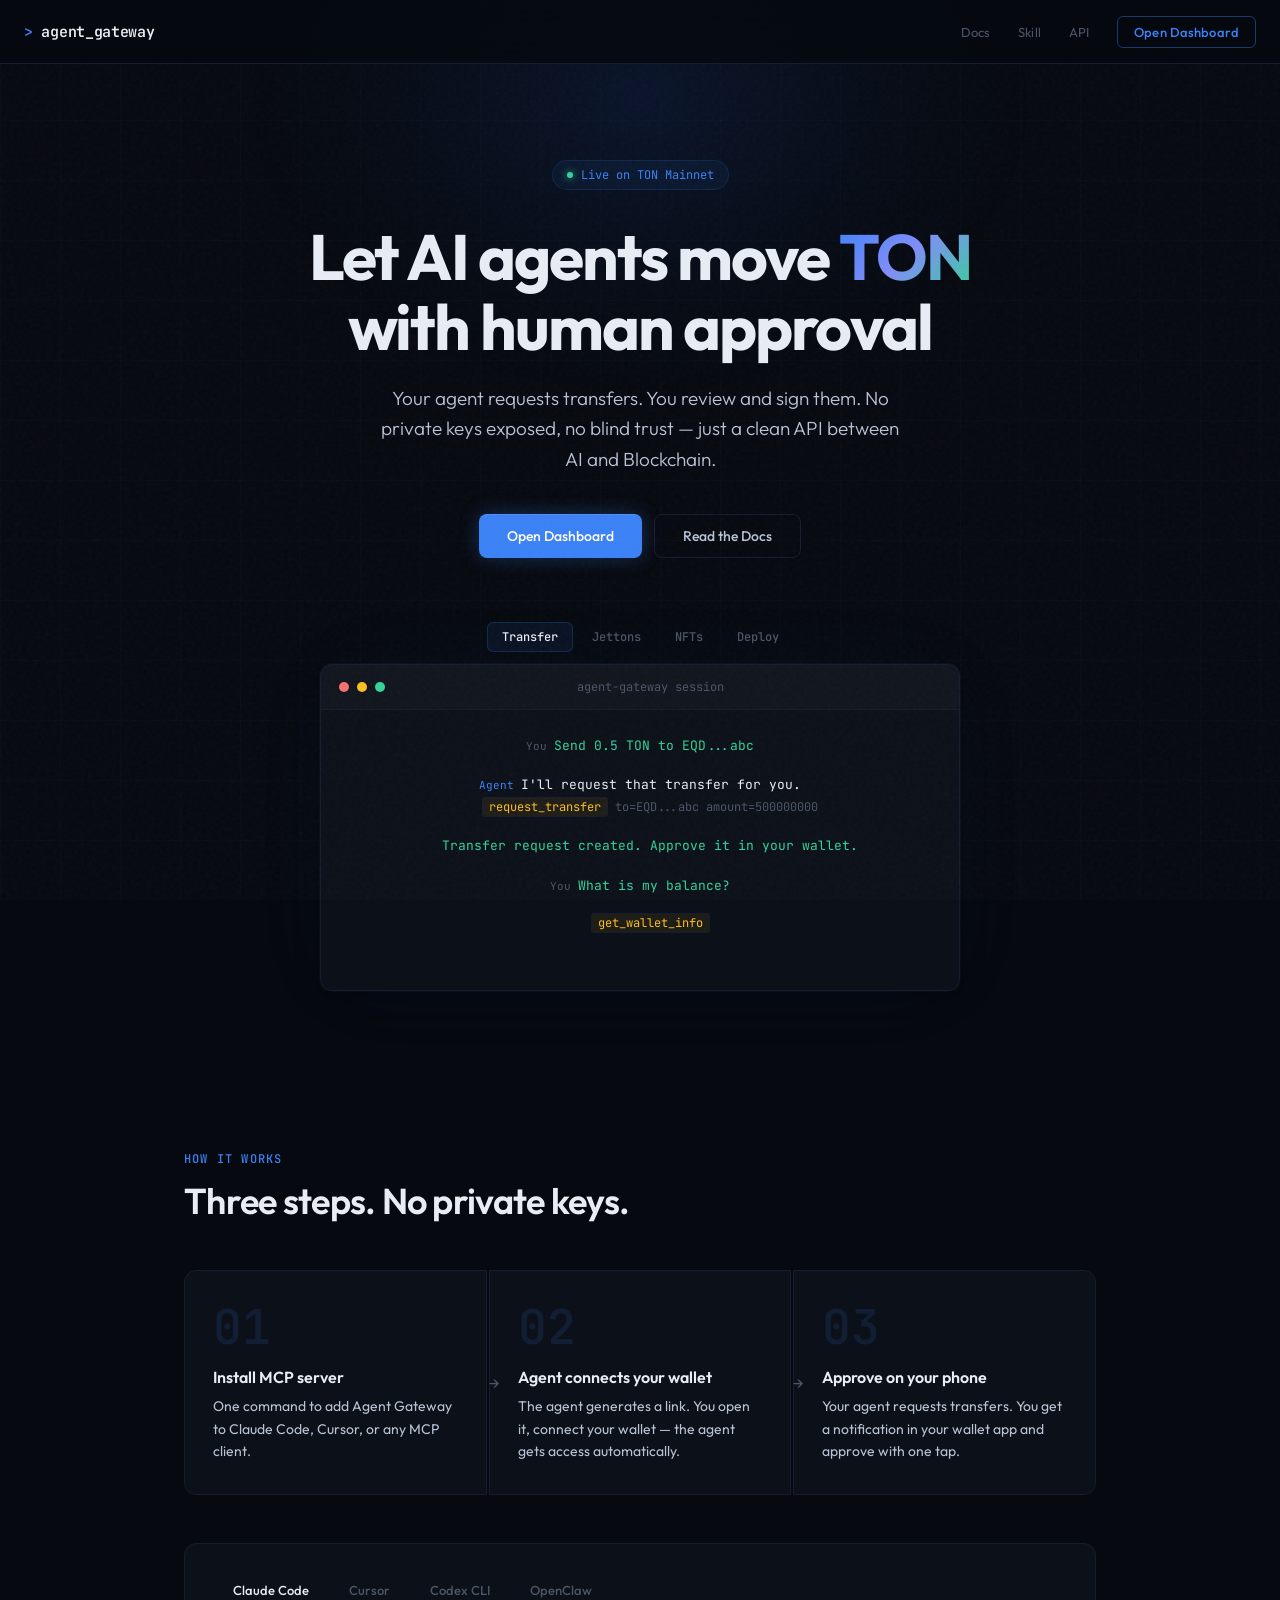
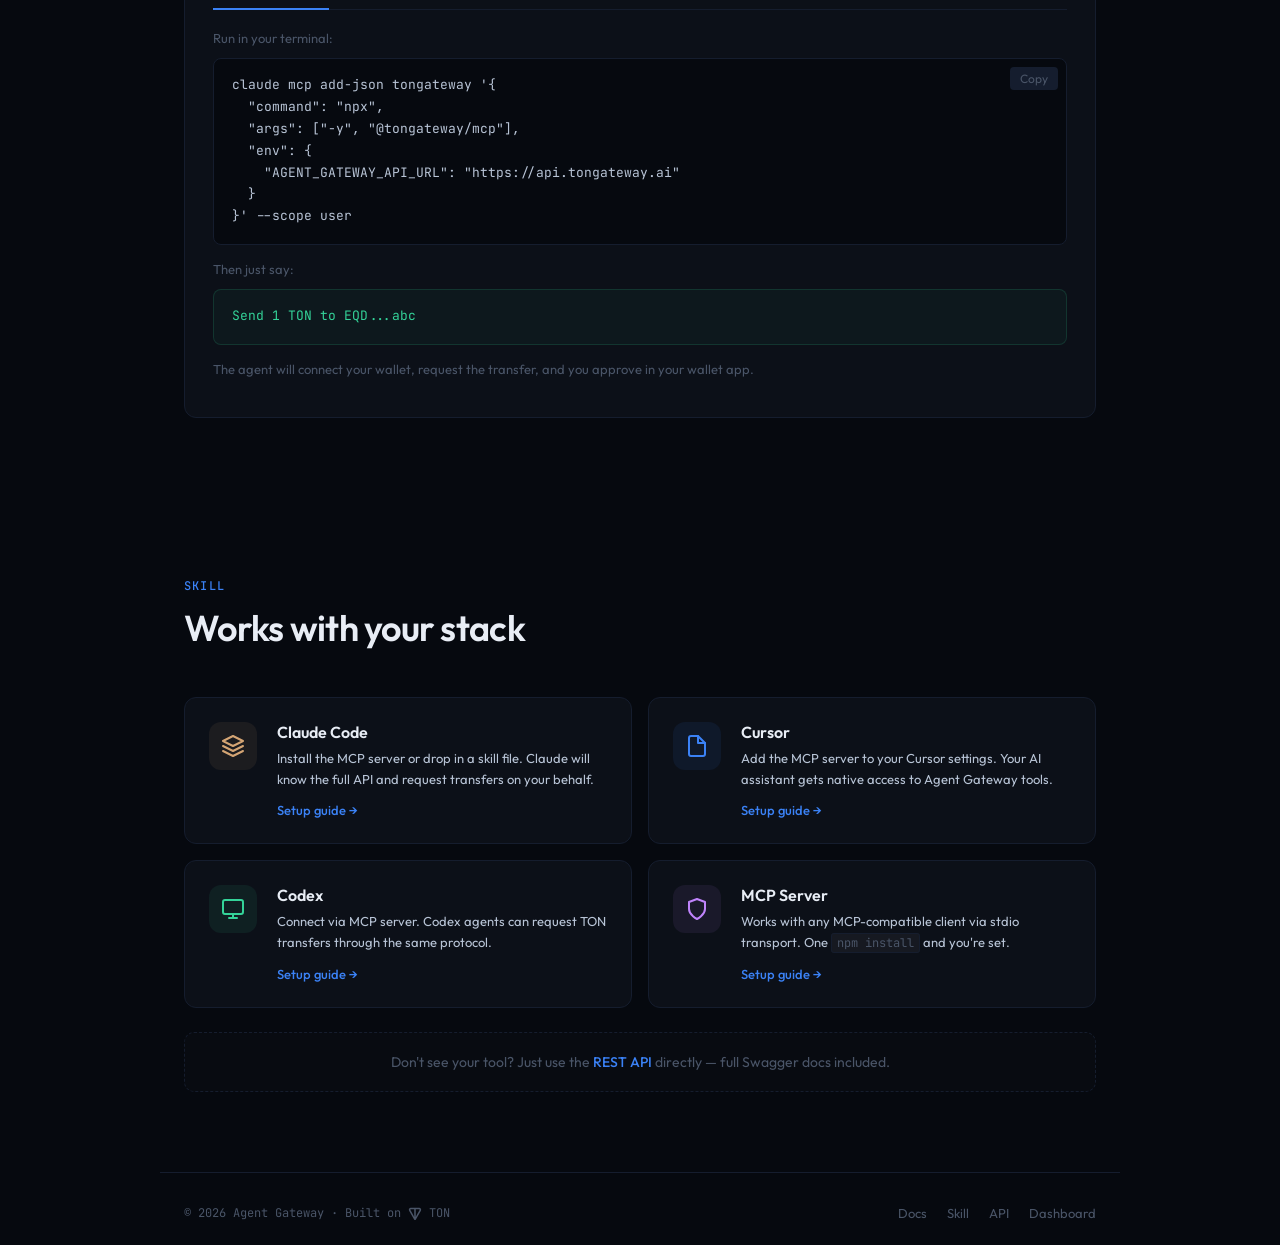
==== public/index.html @ ce496fa5 "Update OpenClaw tab with CLI install command" ====
<!DOCTYPE html>
<html lang="en">
<head>
  <meta charset="UTF-8">
  <meta name="viewport" content="width=device-width, initial-scale=1.0">
  <title>Agent Gateway — Let AI agents move TON with human approval</title>
  <link rel="stylesheet" href="shared.css">
  <style>
    /* --- Top glow --- */
    .hero-glow {
      position: absolute;
      top: -200px;
      left: 50%;
      transform: translateX(-50%);
      width: 800px;
      height: 600px;
      background: radial-gradient(ellipse at center, rgba(37,99,235,0.12) 0%, rgba(37,99,235,0.04) 40%, transparent 70%);
      pointer-events: none;
    }

    /* --- Hero --- */
    .hero {
      position: relative;
      padding: 160px 24px 80px;
      text-align: center;
    }

    .hero-badge {
      display: inline-flex;
      align-items: center;
      gap: 8px;
      font-family: var(--font-mono);
      font-size: 12px;
      color: var(--accent);
      background: rgba(59,130,246,0.06);
      border: 1px solid rgba(59,130,246,0.15);
      padding: 6px 14px;
      border-radius: 20px;
      margin-bottom: 32px;
      animation: fadeUp 0.8s ease both;
    }

    .hero-badge::before {
      content: '';
      width: 6px;
      height: 6px;
      background: var(--green);
      border-radius: 50%;
      box-shadow: 0 0 8px var(--green);
      animation: pulse-dot 2s ease-in-out infinite;
    }

    @keyframes pulse-dot {
      0%, 100% { opacity: 1; }
      50% { opacity: 0.4; }
    }

    .hero h1 {
      font-size: clamp(36px, 6vw, 64px);
      font-weight: 700;
      color: var(--text-bright);
      line-height: 1.1;
      letter-spacing: -0.03em;
      margin-bottom: 20px;
      animation: fadeUp 0.8s ease 0.1s both;
    }

    .hero h1 .gradient {
      background: linear-gradient(135deg, var(--accent) 0%, #818cf8 50%, var(--green) 100%);
      -webkit-background-clip: text;
      -webkit-text-fill-color: transparent;
      background-clip: text;
    }

    .hero-sub {
      font-size: clamp(16px, 2vw, 19px);
      font-weight: 300;
      color: var(--text);
      max-width: 520px;
      margin: 0 auto 40px;
      line-height: 1.6;
      animation: fadeUp 0.8s ease 0.2s both;
    }

    .hero-actions {
      display: flex;
      gap: 12px;
      justify-content: center;
      flex-wrap: wrap;
      animation: fadeUp 0.8s ease 0.3s both;
    }

    .btn {
      font-family: var(--font-body);
      font-size: 14px;
      font-weight: 500;
      padding: 12px 28px;
      border-radius: 8px;
      border: none;
      cursor: pointer;
      text-decoration: none;
      display: inline-flex;
      align-items: center;
      gap: 8px;
      transition: all 0.2s;
    }

    .btn-primary {
      background: var(--accent);
      color: #fff;
      box-shadow: 0 0 20px rgba(59,130,246,0.3), inset 0 1px 0 rgba(255,255,255,0.1);
    }

    .btn-primary:hover {
      background: #4f8ff7;
      box-shadow: 0 0 30px rgba(59,130,246,0.4), inset 0 1px 0 rgba(255,255,255,0.15);
      transform: translateY(-1px);
    }

    .btn-ghost {
      background: transparent;
      color: var(--text);
      border: 1px solid var(--border);
    }

    .btn-ghost:hover {
      border-color: var(--text-dim);
      color: var(--text-bright);
      background: rgba(255,255,255,0.02);
    }

    /* --- Demo tabs --- */
    .demo-tabs {
      display: flex;
      justify-content: center;
      gap: 4px;
      margin-bottom: 12px;
    }

    .demo-tab {
      font-family: var(--font-mono);
      font-size: 12px;
      font-weight: 500;
      color: var(--text-dim);
      background: none;
      border: 1px solid transparent;
      border-radius: 6px;
      padding: 6px 14px;
      cursor: pointer;
      transition: all 0.2s;
    }

    .demo-tab:hover {
      color: var(--text);
    }

    .demo-tab.active {
      color: var(--text-bright);
      background: rgba(59,130,246,0.08);
      border-color: rgba(59,130,246,0.2);
    }

    /* --- Terminal / Chat demo --- */
    .terminal-wrapper {
      max-width: 640px;
      margin: 64px auto 0;
      animation: fadeUp 0.8s ease 0.4s both;
    }

    .terminal {
      background: var(--bg-card);
      border: 1px solid var(--border);
      border-radius: 12px;
      overflow: hidden;
      box-shadow:
        0 4px 24px rgba(0,0,0,0.4),
        0 0 0 1px rgba(59,130,246,0.05),
        0 0 80px -20px rgba(59,130,246,0.1);
    }

    .terminal-bar {
      display: flex;
      align-items: center;
      gap: 8px;
      padding: 14px 18px;
      background: rgba(255,255,255,0.02);
      border-bottom: 1px solid var(--border);
    }

    .terminal-dot {
      width: 10px;
      height: 10px;
      border-radius: 50%;
      background: var(--border);
    }

    .terminal-dot:nth-child(1) { background: #f87171; }
    .terminal-dot:nth-child(2) { background: #fbbf24; }
    .terminal-dot:nth-child(3) { background: #34d399; }

    .terminal-title {
      flex: 1;
      text-align: center;
      font-family: var(--font-mono);
      font-size: 12px;
      color: var(--text-dim);
      margin-right: 34px;
    }

    .terminal-body {
      padding: 24px;
      font-family: var(--font-mono);
      font-size: 13px;
      line-height: 1.8;
      min-height: 280px;
    }

    .t-line {
      opacity: 0;
      transform: translateY(6px);
      animation: lineIn 0.25s ease forwards;
    }

    .t-you {
      color: var(--green);
    }

    .t-you::before {
      content: 'You  ';
      color: var(--text-dim);
      font-size: 11px;
    }

    .t-agent {
      color: var(--text-bright);
    }

    .t-agent::before {
      content: 'Agent  ';
      color: var(--accent);
      font-size: 11px;
    }

    .t-tool {
      color: var(--text-dim);
      padding-left: 20px;
      font-size: 12px;
    }

    .t-tool code {
      color: var(--amber);
      background: rgba(251,191,36,0.08);
      padding: 1px 6px;
      border-radius: 3px;
    }

    .t-success {
      color: var(--green);
      padding-left: 20px;
    }

    .t-spacer {
      height: 16px;
    }

    .t-cursor {
      display: inline-block;
      width: 8px;
      height: 16px;
      background: var(--accent);
      margin-left: 2px;
      vertical-align: text-bottom;
      animation: blink 1s step-end infinite;
    }

    @keyframes blink {
      0%, 100% { opacity: 1; }
      50% { opacity: 0; }
    }

    @keyframes lineIn {
      to { opacity: 1; transform: translateY(0); }
    }

    /* --- Sections --- */
    .section {
      padding: 80px 24px;
      max-width: 960px;
      margin: 0 auto;
    }

    .section-label {
      font-family: var(--font-mono);
      font-size: 12px;
      font-weight: 500;
      color: var(--accent);
      text-transform: uppercase;
      letter-spacing: 0.1em;
      margin-bottom: 12px;
    }

    .section-title {
      font-size: clamp(24px, 3.5vw, 36px);
      font-weight: 600;
      color: var(--text-bright);
      letter-spacing: -0.02em;
      margin-bottom: 48px;
      line-height: 1.2;
    }

    /* --- How it works --- */
    .steps {
      display: grid;
      grid-template-columns: repeat(3, 1fr);
      gap: 2px;
    }

    @media (max-width: 700px) {
      .steps { grid-template-columns: 1fr; }
    }

    .step {
      background: var(--bg-card);
      border: 1px solid var(--border);
      padding: 32px 28px;
      position: relative;
      transition: all 0.3s;
    }

    .step:first-child { border-radius: 12px 0 0 12px; }
    .step:last-child { border-radius: 0 12px 12px 0; }

    @media (max-width: 700px) {
      .step:first-child { border-radius: 12px 12px 0 0; }
      .step:last-child { border-radius: 0 0 12px 12px; }
    }

    .step:hover {
      background: var(--bg-card-hover);
      border-color: var(--border-glow);
    }

    .step-num {
      font-family: var(--font-mono);
      font-size: 48px;
      font-weight: 600;
      color: rgba(59,130,246,0.12);
      line-height: 1;
      margin-bottom: 16px;
    }

    .step h3 {
      font-size: 16px;
      font-weight: 600;
      color: var(--text-bright);
      margin-bottom: 8px;
    }

    .step p {
      font-size: 14px;
      color: var(--text);
      line-height: 1.6;
    }

    .step-connector {
      position: absolute;
      right: -14px;
      top: 50%;
      transform: translateY(-50%);
      color: var(--text-dim);
      font-size: 16px;
      z-index: 2;
    }

    @media (max-width: 700px) {
      .step-connector { display: none; }
    }

    /* --- Install block --- */
    .install-block {
      margin-top: 48px;
      background: var(--bg-card);
      border: 1px solid var(--border);
      border-radius: 12px;
      padding: 28px;
    }

    .install-label {
      font-family: var(--font-mono);
      font-size: 12px;
      font-weight: 500;
      color: var(--accent);
      text-transform: uppercase;
      letter-spacing: 0.08em;
      margin-bottom: 16px;
    }

    .install-pre {
      background: var(--bg);
      border: 1px solid var(--border);
      border-radius: 8px;
      padding: 16px 18px;
      margin-bottom: 16px;
      overflow-x: auto;
      font-size: 13px;
      line-height: 1.6;
      position: relative;
    }

    .install-pre code {
      font-family: var(--font-mono);
      color: var(--text);
      background: none;
      border: none;
      padding: 0;
      font-size: 13px;
    }

    .install-example {
      background: rgba(52,211,153,0.04);
      border-color: rgba(52,211,153,0.15);
    }

    .install-example code {
      color: var(--green);
    }

    .install-copy {
      position: absolute;
      top: 8px;
      right: 8px;
      background: var(--border);
      border: none;
      color: var(--text-dim);
      font-size: 12px;
      font-family: var(--font-body);
      padding: 4px 10px;
      border-radius: 4px;
      cursor: pointer;
      transition: all 0.2s;
    }

    .install-copy:hover {
      color: var(--text-bright);
      background: var(--border-glow);
    }

    .install-copy.copied {
      color: var(--green);
    }

    .install-tabs {
      display: flex;
      gap: 0;
      border-bottom: 1px solid var(--border);
      margin-bottom: 20px;
    }

    .install-tab {
      padding: 10px 20px;
      font-size: 13px;
      font-family: var(--font-body);
      font-weight: 500;
      color: var(--text-dim);
      background: none;
      border: none;
      border-bottom: 2px solid transparent;
      margin-bottom: -1px;
      cursor: pointer;
      transition: all 0.15s;
    }

    .install-tab:hover {
      color: var(--text);
    }

    .install-tab.active {
      color: var(--text-bright);
      border-bottom-color: var(--accent);
    }

    .install-panel {
      display: none;
    }

    .install-panel.active {
      display: block;
    }

    .install-hint {
      font-size: 13px;
      color: var(--text-dim);
      margin-bottom: 12px;
    }

    .install-hint code {
      font-size: 12px;
    }

    /* --- Integrations --- */

    /* --- Integration cards --- */
    .integration-cards {
      display: grid;
      grid-template-columns: repeat(2, 1fr);
      gap: 16px;
    }

    @media (max-width: 640px) {
      .integration-cards { grid-template-columns: 1fr; }
    }

    .integration-card {
      display: flex;
      gap: 20px;
      background: var(--bg-card);
      border: 1px solid var(--border);
      border-radius: 12px;
      padding: 24px;
      text-decoration: none;
      transition: all 0.3s;
    }

    .integration-card:hover {
      border-color: var(--border-glow);
      background: var(--bg-card-hover);
      text-decoration: none;
      transform: translateY(-2px);
    }

    .integration-card-icon {
      width: 48px;
      height: 48px;
      border-radius: 12px;
      display: flex;
      align-items: center;
      justify-content: center;
      flex-shrink: 0;
    }

    .integration-card-body h3 {
      font-size: 16px;
      font-weight: 600;
      color: var(--text-bright);
      margin-bottom: 6px;
    }

    .integration-card-body p {
      font-size: 13px;
      color: var(--text);
      line-height: 1.6;
      margin-bottom: 10px;
    }

    .integration-card-body code {
      font-size: 12px;
      background: rgba(255,255,255,0.04);
      border: 1px solid var(--border);
      padding: 1px 5px;
      border-radius: 3px;
      color: var(--text-dim);
    }

    .integration-card-link {
      font-size: 13px;
      font-weight: 500;
      color: var(--accent);
    }

    .integration-card:hover .integration-card-link {
      text-decoration: underline;
    }

    .integration-fallback {
      margin-top: 24px;
      text-align: center;
      font-size: 14px;
      color: var(--text-dim);
      padding: 20px;
      border: 1px dashed var(--border);
      border-radius: 10px;
      background: rgba(255,255,255,0.01);
    }

    .integration-fallback a {
      color: var(--accent);
      font-weight: 500;
    }

    /* --- Animations --- */
    @keyframes fadeUp {
      from { opacity: 0; transform: translateY(16px); }
      to { opacity: 1; transform: translateY(0); }
    }

    .reveal {
      opacity: 0;
      transform: translateY(20px);
      transition: opacity 0.6s ease, transform 0.6s ease;
    }

    .reveal.visible {
      opacity: 1;
      transform: translateY(0);
    }
  </style>
</head>
<body>
  <div class="grid-bg"></div>

  <!-- Nav -->
  <nav class="site-nav">
    <a href="/" class="nav-logo"><span>&gt;</span> agent_gateway</a>
    <div class="nav-links">
      <a href="/docs.html">Docs</a>
      <a href="/skills.html">Skill</a>
      <a href="https://api.tongateway.ai/docs" target="_blank">API</a>
      <a href="/app.html" class="nav-cta">Open Dashboard</a>
    </div>
  </nav>

  <!-- Hero -->
  <section class="hero">
    <div class="hero-glow"></div>
    <div class="hero-badge">Live on TON Mainnet</div>
    <h1>Let AI agents move <span class="gradient">TON</span><br>with human approval</h1>
    <p class="hero-sub">Your agent requests transfers. You review and sign them. No private keys exposed, no blind trust — just a clean API between AI and Blockchain.</p>
    <div class="hero-actions">
      <a href="/app.html" class="btn btn-primary">Open Dashboard</a>
      <a href="/docs.html" class="btn btn-ghost">Read the Docs</a>
    </div>

    <!-- Terminal Demo -->
    <div class="terminal-wrapper">
      <div class="demo-tabs">
        <button class="demo-tab active" onclick="switchDemo('basic', this)">Transfer</button>
        <button class="demo-tab" onclick="switchDemo('jetton', this)">Jettons</button>
        <button class="demo-tab" onclick="switchDemo('nft', this)">NFTs</button>
        <button class="demo-tab" onclick="switchDemo('deploy', this)">Deploy</button>
      </div>
      <div class="terminal">
        <div class="terminal-bar">
          <div class="terminal-dot"></div>
          <div class="terminal-dot"></div>
          <div class="terminal-dot"></div>
          <div class="terminal-title">agent-gateway session</div>
        </div>
        <div class="terminal-body" id="chat-demo">
        </div>
      </div>
    </div>
  </section>

  <!-- How it works -->
  <section class="section reveal">
    <div class="section-label">How it works</div>
    <div class="section-title">Three steps. No private keys.</div>
    <div class="steps">
      <div class="step">
        <div class="step-num">01</div>
        <h3>Install MCP server</h3>
        <p>One command to add Agent Gateway to Claude Code, Cursor, or any MCP client.</p>
        <span class="step-connector">&rarr;</span>
      </div>
      <div class="step">
        <div class="step-num">02</div>
        <h3>Agent connects your wallet</h3>
        <p>The agent generates a link. You open it, connect your wallet — the agent gets access automatically.</p>
        <span class="step-connector">&rarr;</span>
      </div>
      <div class="step">
        <div class="step-num">03</div>
        <h3>Approve on your phone</h3>
        <p>Your agent requests transfers. You get a notification in your wallet app and approve with one tap.</p>
      </div>
    </div>

    <!-- Install command -->
    <div class="install-block reveal">
      <div class="install-tabs">
        <button class="install-tab active" onclick="switchInstallTab('claude', this)">Claude Code</button>
        <button class="install-tab" onclick="switchInstallTab('cursor', this)">Cursor</button>
        <button class="install-tab" onclick="switchInstallTab('codex', this)">Codex CLI</button>
        <button class="install-tab" onclick="switchInstallTab('openclaw', this)">OpenClaw</button>
      </div>

      <div class="install-panel active" id="install-claude">
        <p class="install-hint">Run in your terminal:</p>
<pre class="install-pre"><code>claude mcp add-json tongateway '{
  "command": "npx",
  "args": ["-y", "@tongateway/mcp"],
  "env": {
    "AGENT_GATEWAY_API_URL": "https://api.tongateway.ai"
  }
}' --scope user</code><button class="install-copy" onclick="copyInstall(this)">Copy</button></pre>
      </div>

      <div class="install-panel" id="install-cursor">
        <p class="install-hint">Add to Cursor Settings &rarr; MCP Servers:</p>
<pre class="install-pre"><code>{
  "mcpServers": {
    "tongateway": {
      "command": "npx",
      "args": ["-y", "@tongateway/mcp"],
      "env": {
        "AGENT_GATEWAY_API_URL": "https://api.tongateway.ai"
      }
    }
  }
}</code><button class="install-copy" onclick="copyInstall(this)">Copy</button></pre>
      </div>

      <div class="install-panel" id="install-codex">
        <p class="install-hint">Add to <code>~/.codex/config.json</code>:</p>
<pre class="install-pre"><code>{
  "mcpServers": {
    "tongateway": {
      "command": "npx",
      "args": ["-y", "@tongateway/mcp"],
      "env": {
        "AGENT_GATEWAY_API_URL": "https://api.tongateway.ai"
      }
    }
  }
}</code><button class="install-copy" onclick="copyInstall(this)">Copy</button></pre>
      </div>

      <div class="install-panel" id="install-openclaw">
        <p class="install-hint">Run in your terminal:</p>
<pre class="install-pre"><code>openclaw config set --strict-json plugins.entries.acpx.config.mcpServers '{
  "tongateway": {
    "command": "npx",
    "args": ["-y", "@tongateway/mcp"],
    "env": {
      "AGENT_GATEWAY_API_URL": "https://api.tongateway.ai"
    }
  }
}'</code><button class="install-copy" onclick="copyInstall(this)">Copy</button></pre>
      </div>

      <p class="install-hint">Then just say:</p>
<pre class="install-pre install-example"><code>Send 1 TON to EQD...abc</code></pre>
      <p class="install-hint">The agent will connect your wallet, request the transfer, and you approve in your wallet app.</p>
    </div>
  </section>

  <!-- Skill -->
  <section class="section reveal">
    <div class="section-label">Skill</div>
    <div class="section-title">Works with your stack</div>
    <div class="integration-cards">
      <a href="/skill/claude.html" class="integration-card">
        <div class="integration-card-icon" style="background:rgba(212,165,116,0.08)">
          <svg width="24" height="24" viewBox="0 0 24 24" fill="none" stroke="#d4a574" stroke-width="2" stroke-linecap="round" stroke-linejoin="round"><path d="M12 2L2 7l10 5 10-5-10-5z"/><path d="M2 17l10 5 10-5"/><path d="M2 12l10 5 10-5"/></svg>
        </div>
        <div class="integration-card-body">
          <h3>Claude Code</h3>
          <p>Install the MCP server or drop in a skill file. Claude will know the full API and request transfers on your behalf.</p>
          <span class="integration-card-link">Setup guide &rarr;</span>
        </div>
      </a>
      <a href="/skill/cursor.html" class="integration-card">
        <div class="integration-card-icon" style="background:rgba(59,130,246,0.08)">
          <svg width="24" height="24" viewBox="0 0 24 24" fill="none" stroke="#3b82f6" stroke-width="2" stroke-linecap="round" stroke-linejoin="round"><path d="M13 2H6a2 2 0 0 0-2 2v16a2 2 0 0 0 2 2h12a2 2 0 0 0 2-2V9z"/><polyline points="13 2 13 9 20 9"/></svg>
        </div>
        <div class="integration-card-body">
          <h3>Cursor</h3>
          <p>Add the MCP server to your Cursor settings. Your AI assistant gets native access to Agent Gateway tools.</p>
          <span class="integration-card-link">Setup guide &rarr;</span>
        </div>
      </a>
      <a href="/skill/codex.html" class="integration-card">
        <div class="integration-card-icon" style="background:rgba(52,211,153,0.08)">
          <svg width="24" height="24" viewBox="0 0 24 24" fill="none" stroke="#34d399" stroke-width="2" stroke-linecap="round" stroke-linejoin="round"><rect x="2" y="3" width="20" height="14" rx="2" ry="2"/><line x1="8" y1="21" x2="16" y2="21"/><line x1="12" y1="17" x2="12" y2="21"/></svg>
        </div>
        <div class="integration-card-body">
          <h3>Codex</h3>
          <p>Connect via MCP server. Codex agents can request TON transfers through the same protocol.</p>
          <span class="integration-card-link">Setup guide &rarr;</span>
        </div>
      </a>
      <a href="/skill/mcp.html" class="integration-card">
        <div class="integration-card-icon" style="background:rgba(192,132,252,0.08)">
          <svg width="24" height="24" viewBox="0 0 24 24" fill="none" stroke="#c084fc" stroke-width="2" stroke-linecap="round" stroke-linejoin="round"><path d="M12 22s8-4 8-10V5l-8-3-8 3v7c0 6 8 10 8 10z"/></svg>
        </div>
        <div class="integration-card-body">
          <h3>MCP Server</h3>
          <p>Works with any MCP-compatible client via stdio transport. One <code>npm install</code> and you're set.</p>
          <span class="integration-card-link">Setup guide &rarr;</span>
        </div>
      </a>
    </div>
    <div class="integration-fallback">
      Don't see your tool? Just use the <a href="https://api.tongateway.ai/docs" target="_blank">REST API</a> directly — full Swagger docs included.
    </div>
  </section>

  <!-- Footer -->
  <footer class="site-footer">
    <div class="left">&copy; 2026 Agent Gateway &middot; Built on <svg viewBox="12 15 32 30" fill="none" xmlns="http://www.w3.org/2000/svg" style="display:inline-block;height:14px;width:14px;vertical-align:middle"><path d="M37.5603 15.6277H18.4386C14.9228 15.6277 12.6944 19.4202 14.4632 22.4861L26.2644 42.9409C27.0345 44.2765 28.9644 44.2765 29.7345 42.9409L41.5381 22.4861C43.3045 19.4251 41.0761 15.6277 37.5627 15.6277H37.5603ZM26.2548 36.8068L23.6847 31.8327L17.4833 20.7414C17.0742 20.0315 17.5795 19.1218 18.4362 19.1218H26.2524V36.8092L26.2548 36.8068ZM38.5108 20.739L32.3118 31.8351L29.7417 36.8068V19.1194H37.5579C38.4146 19.1194 38.9199 20.0291 38.5108 20.739Z" fill="currentColor"></path></svg> TON</div>
    <div class="right">
      <a href="/docs.html">Docs</a>
      <a href="/skills.html">Skill</a>
      <a href="https://api.tongateway.ai/docs" target="_blank">API</a>
      <a href="/app.html">Dashboard</a>
    </div>
  </footer>

  <script>
    // --- Chat animation ---
    const demos = {
      basic: [
        { type: 'you', text: 'Send 0.5 TON to EQD...abc' },
        { type: 'spacer' },
        { type: 'agent', text: "I'll request that transfer for you." },
        { type: 'tool', html: '<code>request_transfer</code> to=EQD...abc amount=500000000' },
        { type: 'spacer' },
        { type: 'success', text: 'Transfer request created. Approve it in your wallet.' },
        { type: 'spacer' },
        { type: 'you', text: 'What is my balance?' },
        { type: 'spacer' },
        { type: 'tool', html: '<code>get_wallet_info</code>' },
        { type: 'agent', text: '823.18 TON ($1,017) \u2022 4 jettons \u2022 25 NFTs' },
      ],
      jetton: [
        { type: 'you', text: 'What tokens do I have?' },
        { type: 'spacer' },
        { type: 'tool', html: '<code>get_jetton_balances</code>' },
        { type: 'agent', text: 'Your jetton balances:' },
        { type: 'agent', text: '\u2022 USDT: 107.79' },
        { type: 'agent', text: '\u2022 NOT: 3,186,370.60' },
        { type: 'agent', text: '\u2022 BUILD: 45,277.57' },
        { type: 'spacer' },
        { type: 'you', text: 'What is TON price now?' },
        { type: 'spacer' },
        { type: 'tool', html: '<code>get_ton_price</code> currencies=USD' },
        { type: 'agent', text: '1 TON = $2.45 USD' },
      ],
      nft: [
        { type: 'you', text: 'Show my NFTs' },
        { type: 'spacer' },
        { type: 'tool', html: '<code>get_nft_items</code>' },
        { type: 'agent', text: '25 NFTs found:' },
        { type: 'agent', text: '\u2022 Sticker Family #15453 (Sticker Family)' },
        { type: 'agent', text: '\u2022 Annabell (Lost Dogs)' },
        { type: 'agent', text: '\u2022 ZarGates GiftBox (ZarGates)' },
        { type: 'agent', text: '\u2022 ...and 22 more' },
        { type: 'spacer' },
        { type: 'you', text: 'Send Annabell to alice.ton' },
        { type: 'spacer' },
        { type: 'tool', html: '<code>resolve_name</code> domain=alice.ton' },
        { type: 'tool', html: '<code>request_nft_transfer</code> nft=0:a1b2...' },
        { type: 'success', text: 'NFT transfer request created. Approve in your wallet.' },
      ],
      deploy: [
        { type: 'you', text: 'Deploy my smart contract' },
        { type: 'spacer' },
        { type: 'agent', text: 'Building the contract and preparing deployment...' },
        { type: 'tool', html: '<code>request_transfer</code> to=0:new... amount=50000000 stateInit=te6c...' },
        { type: 'spacer' },
        { type: 'success', text: 'Deploy request created. Approve in your wallet.' },
        { type: 'spacer' },
        { type: 'you', text: 'Is it deployed?' },
        { type: 'spacer' },
        { type: 'tool', html: '<code>get_request_status</code> id=abc-123' },
        { type: 'agent', text: 'Confirmed \u2022 Broadcast: success \u2022 Contract is live!' },
      ],
    };

    const demo = document.getElementById('chat-demo');
    let lines = demos.basic;
    let lineIdx = 0;
    let started = false;
    let animTimer = null;

    function switchDemo(id, btn) {
      document.querySelectorAll('.demo-tab').forEach(t => t.classList.remove('active'));
      btn.classList.add('active');
      if (animTimer) { clearTimeout(animTimer); animTimer = null; }
      demo.innerHTML = '';
      lines = demos[id];
      lineIdx = 0;
      showNextLine();
    }

    function showNextLine() {
      if (lineIdx >= lines.length) {
        const last = demo.lastElementChild;
        if (last) {
          const cursor = document.createElement('span');
          cursor.className = 't-cursor';
          last.appendChild(cursor);
        }
        return;
      }

      const l = lines[lineIdx];
      const el = document.createElement('div');

      if (l.type === 'spacer') {
        el.className = 't-spacer';
        demo.appendChild(el);
        lineIdx++;
        animTimer = setTimeout(showNextLine, 60);
        return;
      }

      el.className = `t-line t-${l.type}`;
      if (l.html) {
        el.innerHTML = l.html;
      } else {
        el.textContent = l.text;
      }
      demo.appendChild(el);
      lineIdx++;

      const delay = l.type === 'you' ? 350
        : l.type === 'tool' ? 200
        : l.type === 'success' ? 280
        : 180;

      animTimer = setTimeout(showNextLine, delay);
    }

    // --- Install tabs ---
    function switchInstallTab(id, btn) {
      document.querySelectorAll('.install-tab').forEach(t => t.classList.remove('active'));
      document.querySelectorAll('.install-panel').forEach(p => p.classList.remove('active'));
      btn.classList.add('active');
      document.getElementById('install-' + id).classList.add('active');
    }

    // --- Copy install command ---
    function copyInstall(btn) {
      const code = btn.closest('pre').querySelector('code');
      navigator.clipboard.writeText(code.textContent).then(() => {
        btn.textContent = 'Copied!';
        btn.classList.add('copied');
        setTimeout(() => { btn.textContent = 'Copy'; btn.classList.remove('copied'); }, 2000);
      });
    }

    // --- Scroll reveal ---
    const reveals = document.querySelectorAll('.reveal');
    const observer = new IntersectionObserver((entries) => {
      entries.forEach(e => {
        if (e.isIntersecting) {
          e.target.classList.add('visible');
          observer.unobserve(e.target);
        }
      });
    }, { threshold: 0.15 });

    reveals.forEach(el => observer.observe(el));

    // Start chat after short delay
    const terminalObs = new IntersectionObserver((entries) => {
      entries.forEach(e => {
        if (e.isIntersecting && !started) {
          started = true;
          setTimeout(showNextLine, 600);
          terminalObs.unobserve(e.target);
        }
      });
    }, { threshold: 0.3 });

    terminalObs.observe(document.querySelector('.terminal'));
  </script>
</body>
</html>
---- public/shared.css ----
/* --- Agent Gateway Shared Design System --- */
@import url('https://fonts.googleapis.com/css2?family=JetBrains+Mono:wght@400;500;600&family=Outfit:wght@300;400;500;600;700&display=swap');

:root {
  --bg: #06090f;
  --bg-card: #0c1018;
  --bg-card-hover: #101620;
  --border: #151d2e;
  --border-glow: #1a3a6a;
  --text: #b8c4d6;
  --text-dim: #4a5568;
  --text-bright: #e8edf5;
  --accent: #3b82f6;
  --accent-glow: #2563eb;
  --accent-dim: #1e40af;
  --green: #34d399;
  --green-dim: #065f46;
  --amber: #fbbf24;
  --red: #f87171;
  --font-body: 'Outfit', sans-serif;
  --font-mono: 'JetBrains Mono', monospace;
}

* { box-sizing: border-box; margin: 0; padding: 0; }

body {
  font-family: var(--font-body);
  background: var(--bg);
  color: var(--text);
  min-height: 100vh;
  overflow-x: hidden;
  -webkit-font-smoothing: antialiased;
}

/* Noise overlay */
body::before {
  content: '';
  position: fixed;
  inset: 0;
  background: url("data:image/svg+xml,%3Csvg viewBox='0 0 256 256' xmlns='http://www.w3.org/2000/svg'%3E%3Cfilter id='n'%3E%3CfeTurbulence type='fractalNoise' baseFrequency='0.9' numOctaves='4' stitchTiles='stitch'/%3E%3C/filter%3E%3Crect width='100%25' height='100%25' filter='url(%23n)' opacity='0.03'/%3E%3C/svg%3E");
  pointer-events: none;
  z-index: 1;
}

/* Grid background */
.grid-bg {
  position: fixed;
  inset: 0;
  background-image:
    linear-gradient(rgba(59,130,246,0.03) 1px, transparent 1px),
    linear-gradient(90deg, rgba(59,130,246,0.03) 1px, transparent 1px);
  background-size: 60px 60px;
  pointer-events: none;
}

a { color: var(--accent); text-decoration: none; }
a:hover { text-decoration: underline; }

/* --- Shared Nav --- */
.site-nav {
  position: fixed;
  top: 0;
  left: 0;
  right: 0;
  z-index: 100;
  padding: 0 24px;
  height: 64px;
  display: flex;
  align-items: center;
  justify-content: space-between;
  background: rgba(6,9,15,0.8);
  backdrop-filter: blur(20px);
  border-bottom: 1px solid var(--border);
}

.nav-logo {
  font-family: var(--font-mono);
  font-size: 15px;
  font-weight: 600;
  color: var(--text-bright);
  text-decoration: none;
  letter-spacing: -0.02em;
}

.nav-logo:hover { text-decoration: none; }
.nav-logo span { color: var(--accent); }

.nav-links {
  display: flex;
  align-items: center;
  gap: 28px;
}

.nav-links a {
  font-size: 13px;
  font-weight: 400;
  color: var(--text-dim);
  text-decoration: none;
  transition: color 0.2s;
  letter-spacing: 0.01em;
}

.nav-links a:hover { color: var(--text); text-decoration: none; }
.nav-links a.active { color: var(--text-bright); }

.nav-cta {
  font-size: 13px !important;
  font-weight: 500 !important;
  color: var(--accent) !important;
  border: 1px solid var(--border-glow);
  padding: 7px 16px;
  border-radius: 6px;
  transition: all 0.2s !important;
}

.nav-cta:hover {
  background: rgba(59,130,246,0.08) !important;
  border-color: var(--accent) !important;
  color: var(--text-bright) !important;
}

/* --- Page content area --- */
.page-content {
  max-width: 760px;
  margin: 0 auto;
  padding: 96px 24px 64px;
}

.page-title {
  font-size: 24px;
  font-weight: 600;
  color: var(--text-bright);
  letter-spacing: -0.02em;
  margin-bottom: 8px;
}

.page-desc {
  font-size: 14px;
  color: var(--text-dim);
  margin-bottom: 32px;
}

/* --- Shared card / section --- */
.card {
  margin-bottom: 24px;
  background: var(--bg-card);
  border: 1px solid var(--border);
  border-radius: 12px;
  padding: 20px;
}

/* --- Code --- */
code {
  font-family: var(--font-mono);
  background: var(--bg-card);
  border: 1px solid var(--border);
  border-radius: 4px;
  padding: 2px 6px;
  font-size: 12px;
  color: #94a3b8;
}

pre {
  background: var(--bg-card);
  border: 1px solid var(--border);
  border-radius: 8px;
  padding: 16px;
  margin-bottom: 16px;
  overflow-x: auto;
  font-size: 13px;
  line-height: 1.5;
  position: relative;
}

pre code {
  background: none;
  border: none;
  padding: 0;
  color: var(--text);
}

/* --- Shared footer --- */
.site-footer {
  border-top: 1px solid var(--border);
  padding: 32px 24px;
  display: flex;
  justify-content: space-between;
  align-items: center;
  max-width: 960px;
  margin: 0 auto;
  flex-wrap: wrap;
  gap: 16px;
}

.site-footer .left {
  font-family: var(--font-mono);
  font-size: 12px;
  color: var(--text-dim);
}

.site-footer .right {
  display: flex;
  gap: 20px;
}

.site-footer .right a {
  font-size: 13px;
  color: var(--text-dim);
  text-decoration: none;
  transition: color 0.2s;
}

.site-footer .right a:hover { color: var(--text); }

/* --- Utility --- */
.hidden { display: none; }

/* --- Note callout --- */
.note {
  background: rgba(37,99,235,0.06);
  border-left: 3px solid var(--accent-glow);
  padding: 12px 16px;
  border-radius: 0 8px 8px 0;
  margin-bottom: 16px;
  font-size: 13px;
}
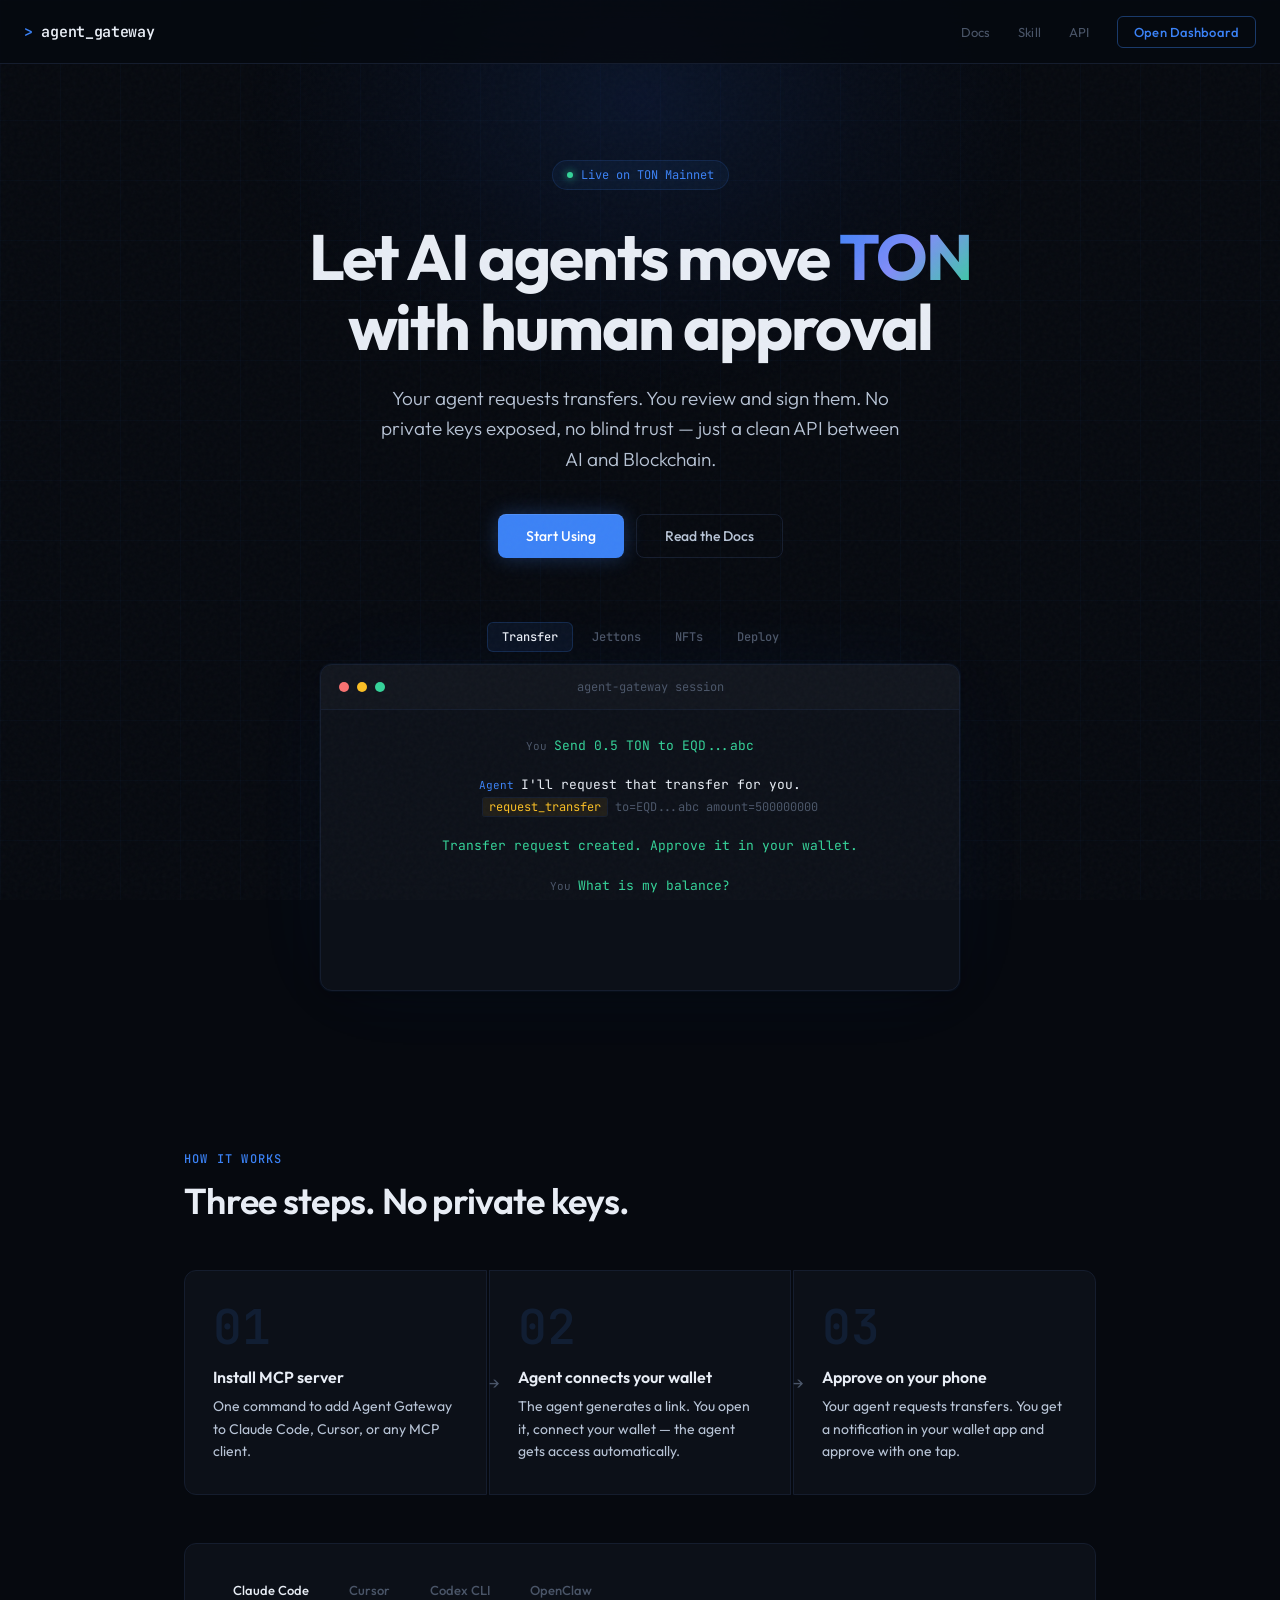
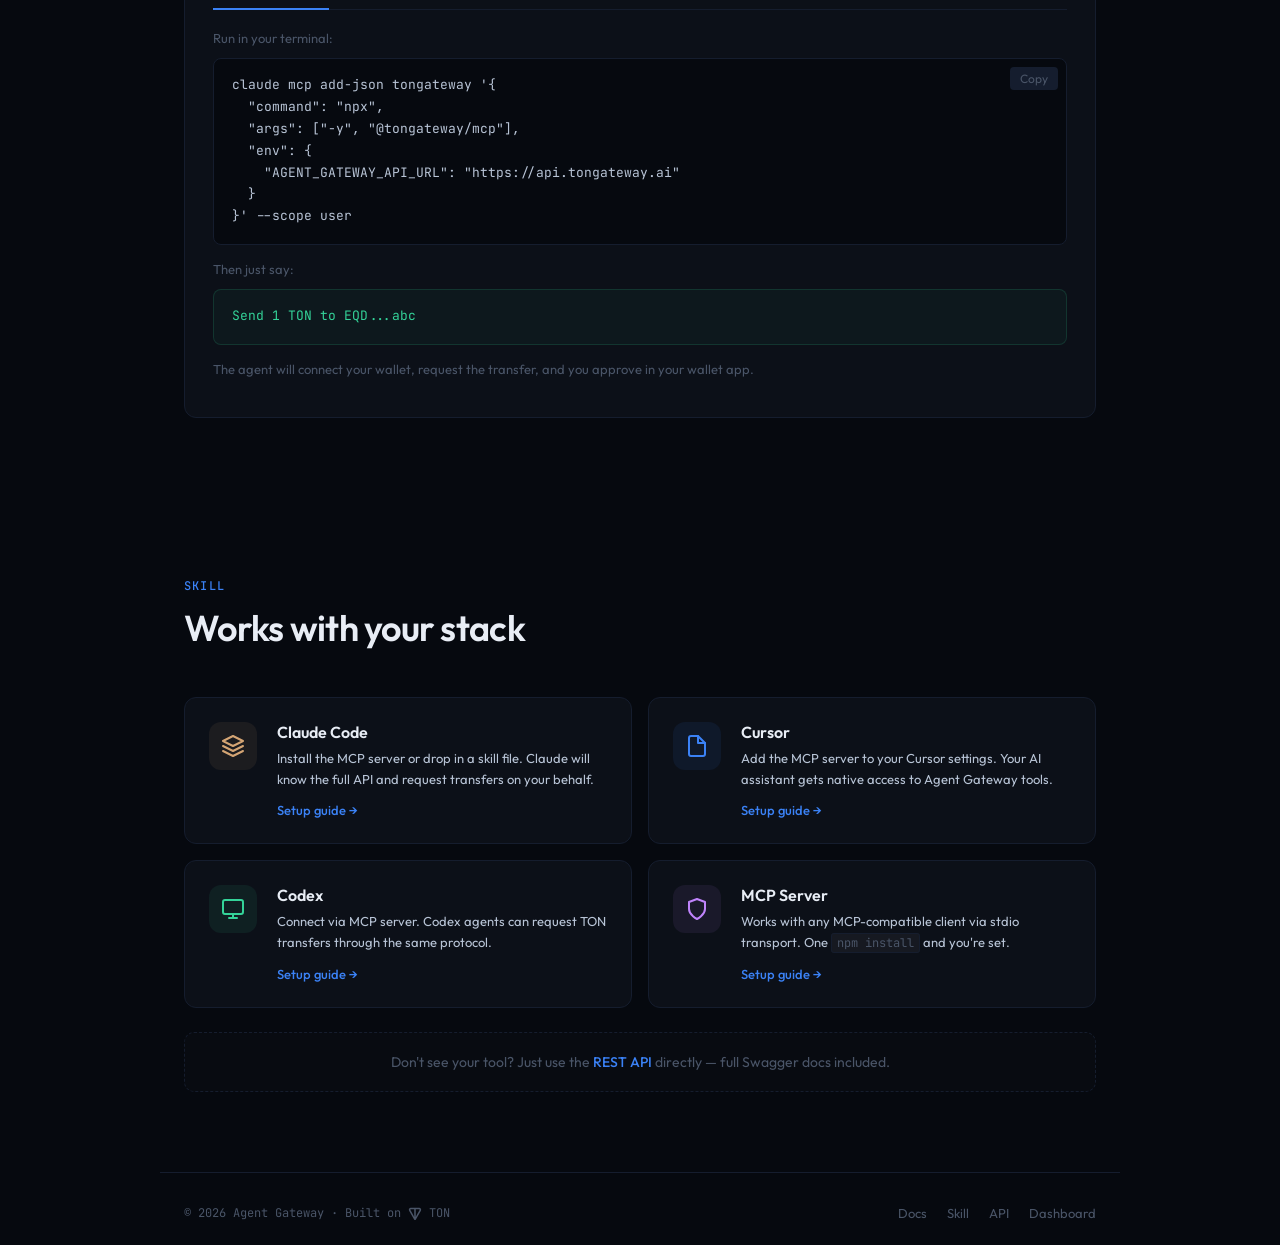
==== commit 62f9170a: "Change hero CTA to 'Start Using' with smooth scroll to install" ====
--- a/public/index.html
+++ b/public/index.html
@@ -626,7 +626,7 @@
     <h1>Let AI agents move <span class="gradient">TON</span><br>with human approval</h1>
     <p class="hero-sub">Your agent requests transfers. You review and sign them. No private keys exposed, no blind trust — just a clean API between AI and Blockchain.</p>
     <div class="hero-actions">
-      <a href="/app.html" class="btn btn-primary">Open Dashboard</a>
+      <a href="#install" class="btn btn-primary" onclick="event.preventDefault();document.getElementById('install').scrollIntoView({behavior:'smooth'})">Start Using</a>
       <a href="/docs.html" class="btn btn-ghost">Read the Docs</a>
     </div>
 
@@ -676,7 +676,7 @@
     </div>
 
     <!-- Install command -->
-    <div class="install-block reveal">
+    <div class="install-block reveal" id="install">
       <div class="install-tabs">
         <button class="install-tab active" onclick="switchInstallTab('claude', this)">Claude Code</button>
         <button class="install-tab" onclick="switchInstallTab('cursor', this)">Cursor</button>
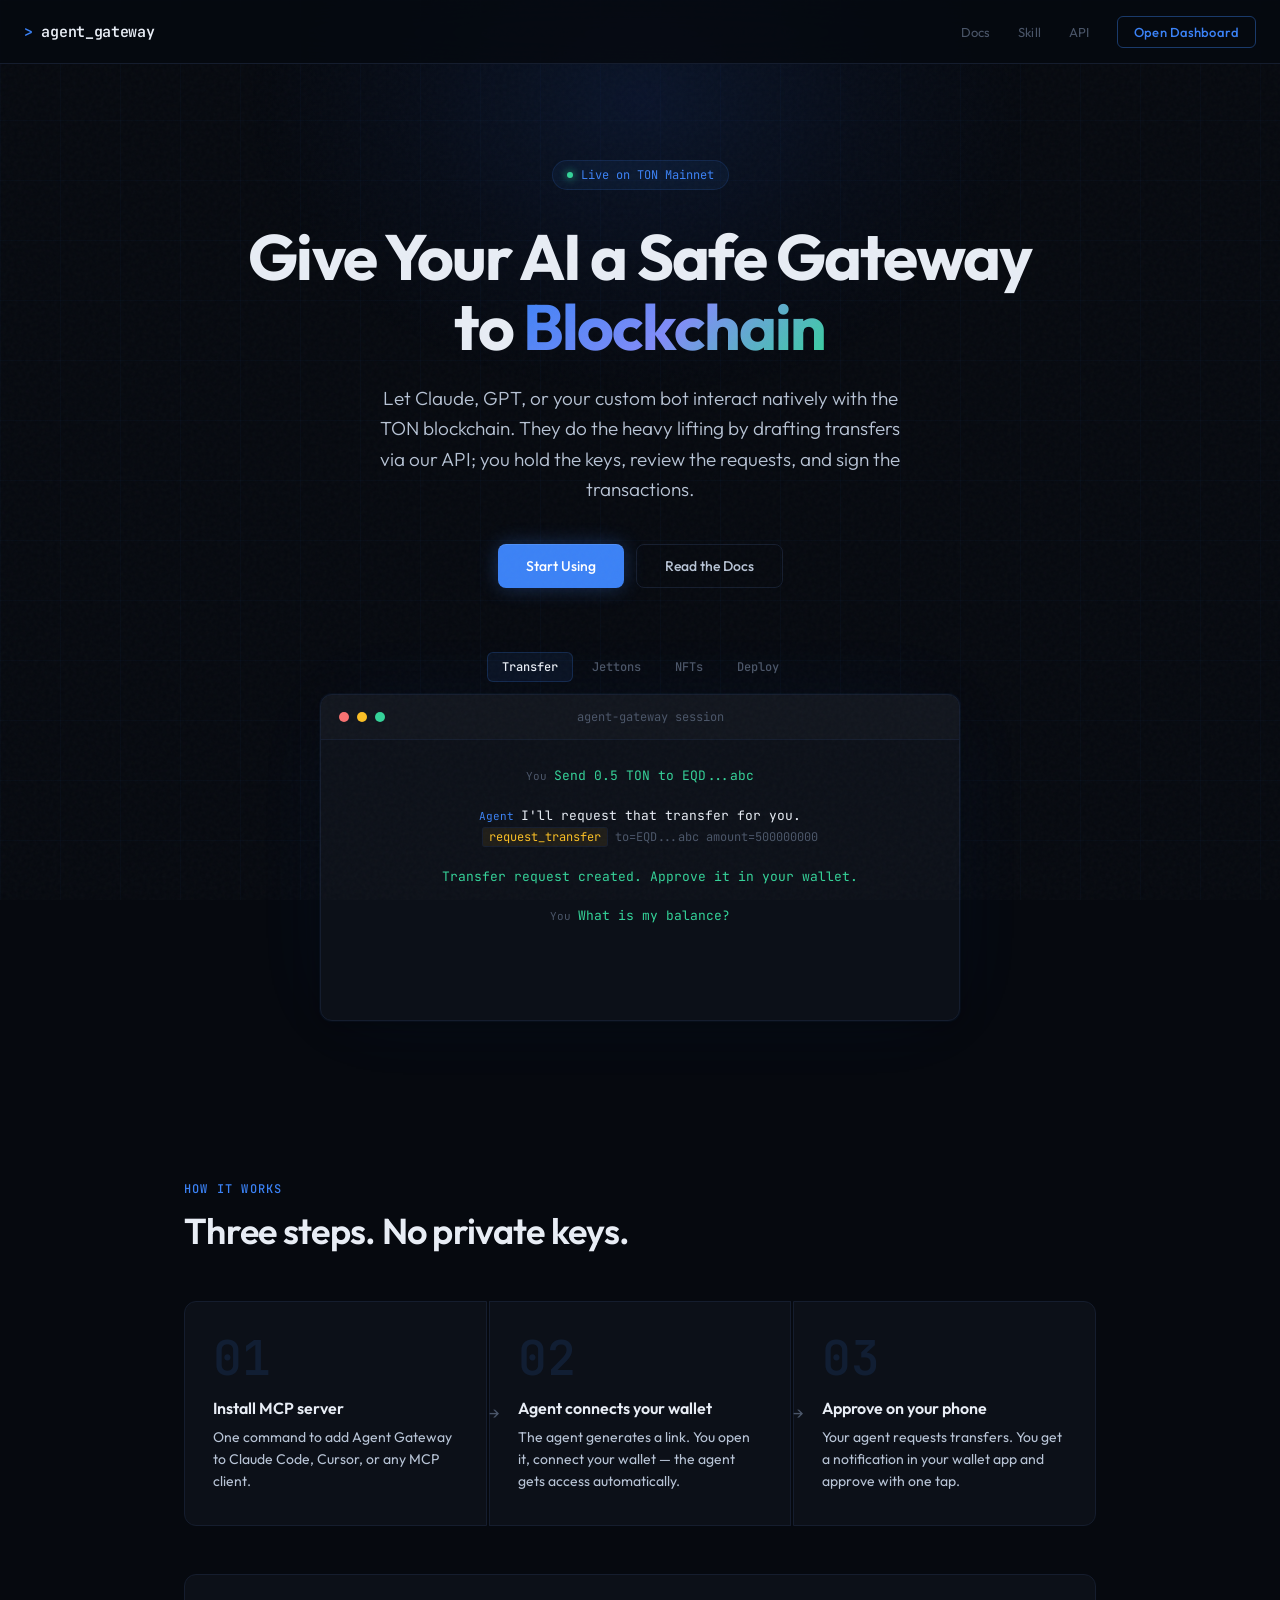
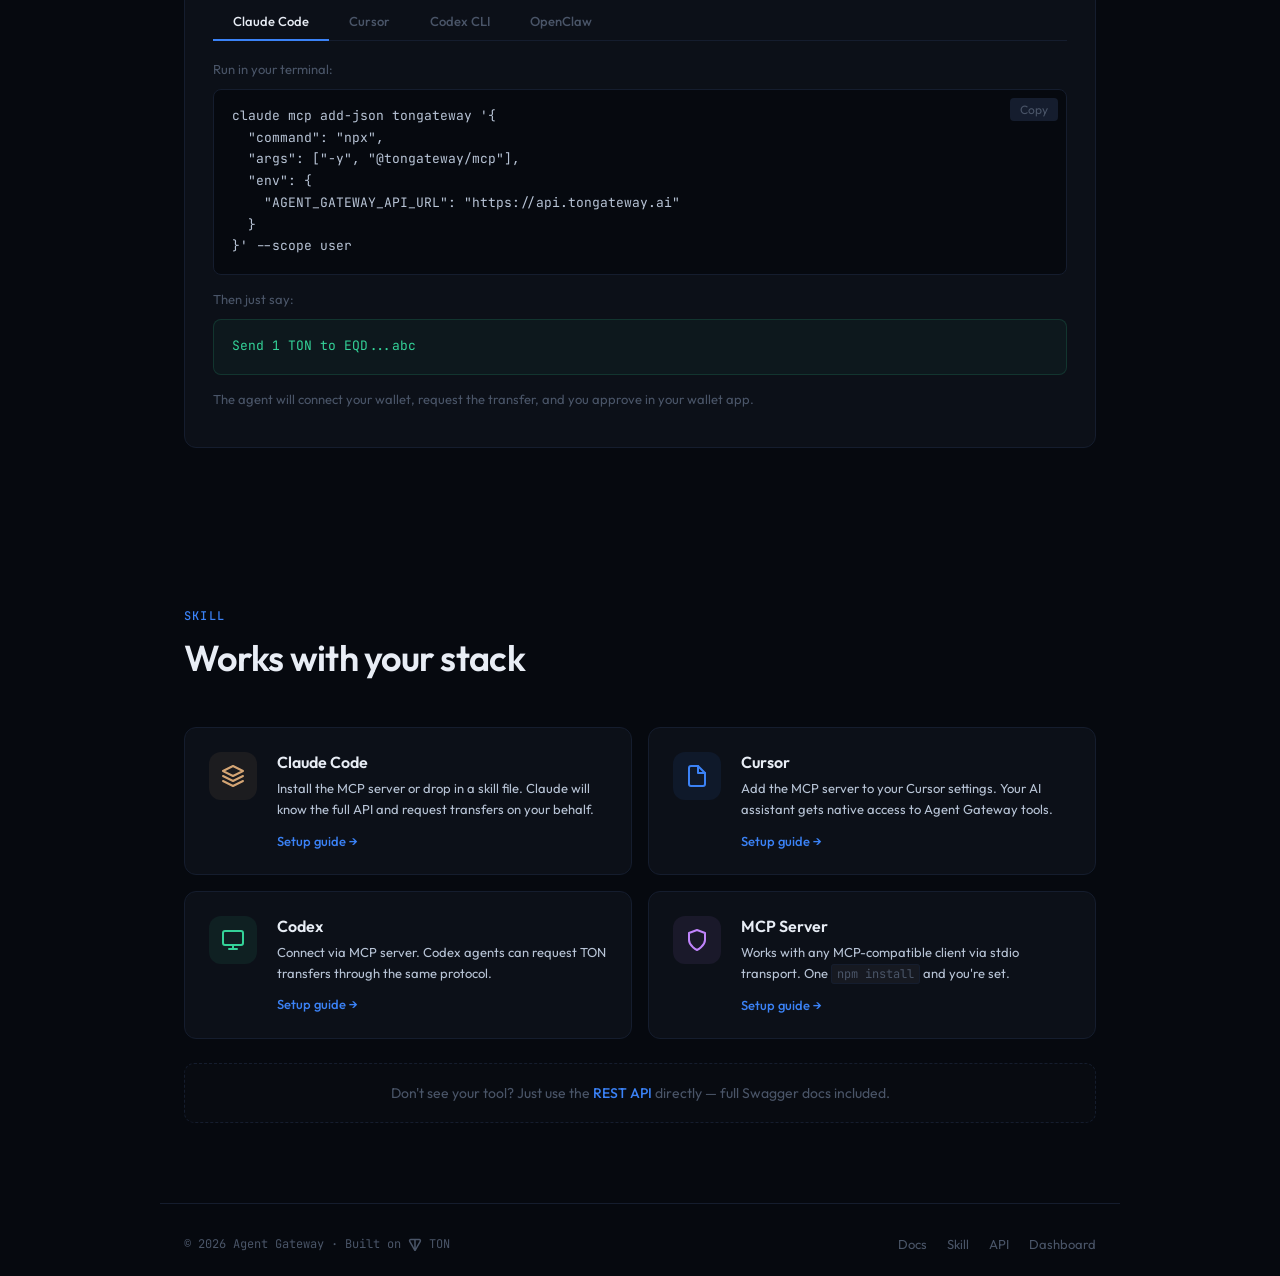
==== commit 5c13c8f3: "Update hero headline and sub-headline" ====
--- a/public/index.html
+++ b/public/index.html
@@ -623,8 +623,8 @@
   <section class="hero">
     <div class="hero-glow"></div>
     <div class="hero-badge">Live on TON Mainnet</div>
-    <h1>Let AI agents move <span class="gradient">TON</span><br>with human approval</h1>
-    <p class="hero-sub">Your agent requests transfers. You review and sign them. No private keys exposed, no blind trust — just a clean API between AI and Blockchain.</p>
+    <h1>Give Your AI a Safe Gateway<br>to <span class="gradient">Blockchain</span></h1>
+    <p class="hero-sub">Let Claude, GPT, or your custom bot interact natively with the TON blockchain. They do the heavy lifting by drafting transfers via our API; you hold the keys, review the requests, and sign the transactions.</p>
     <div class="hero-actions">
       <a href="#install" class="btn btn-primary" onclick="event.preventDefault();document.getElementById('install').scrollIntoView({behavior:'smooth'})">Start Using</a>
       <a href="/docs.html" class="btn btn-ghost">Read the Docs</a>
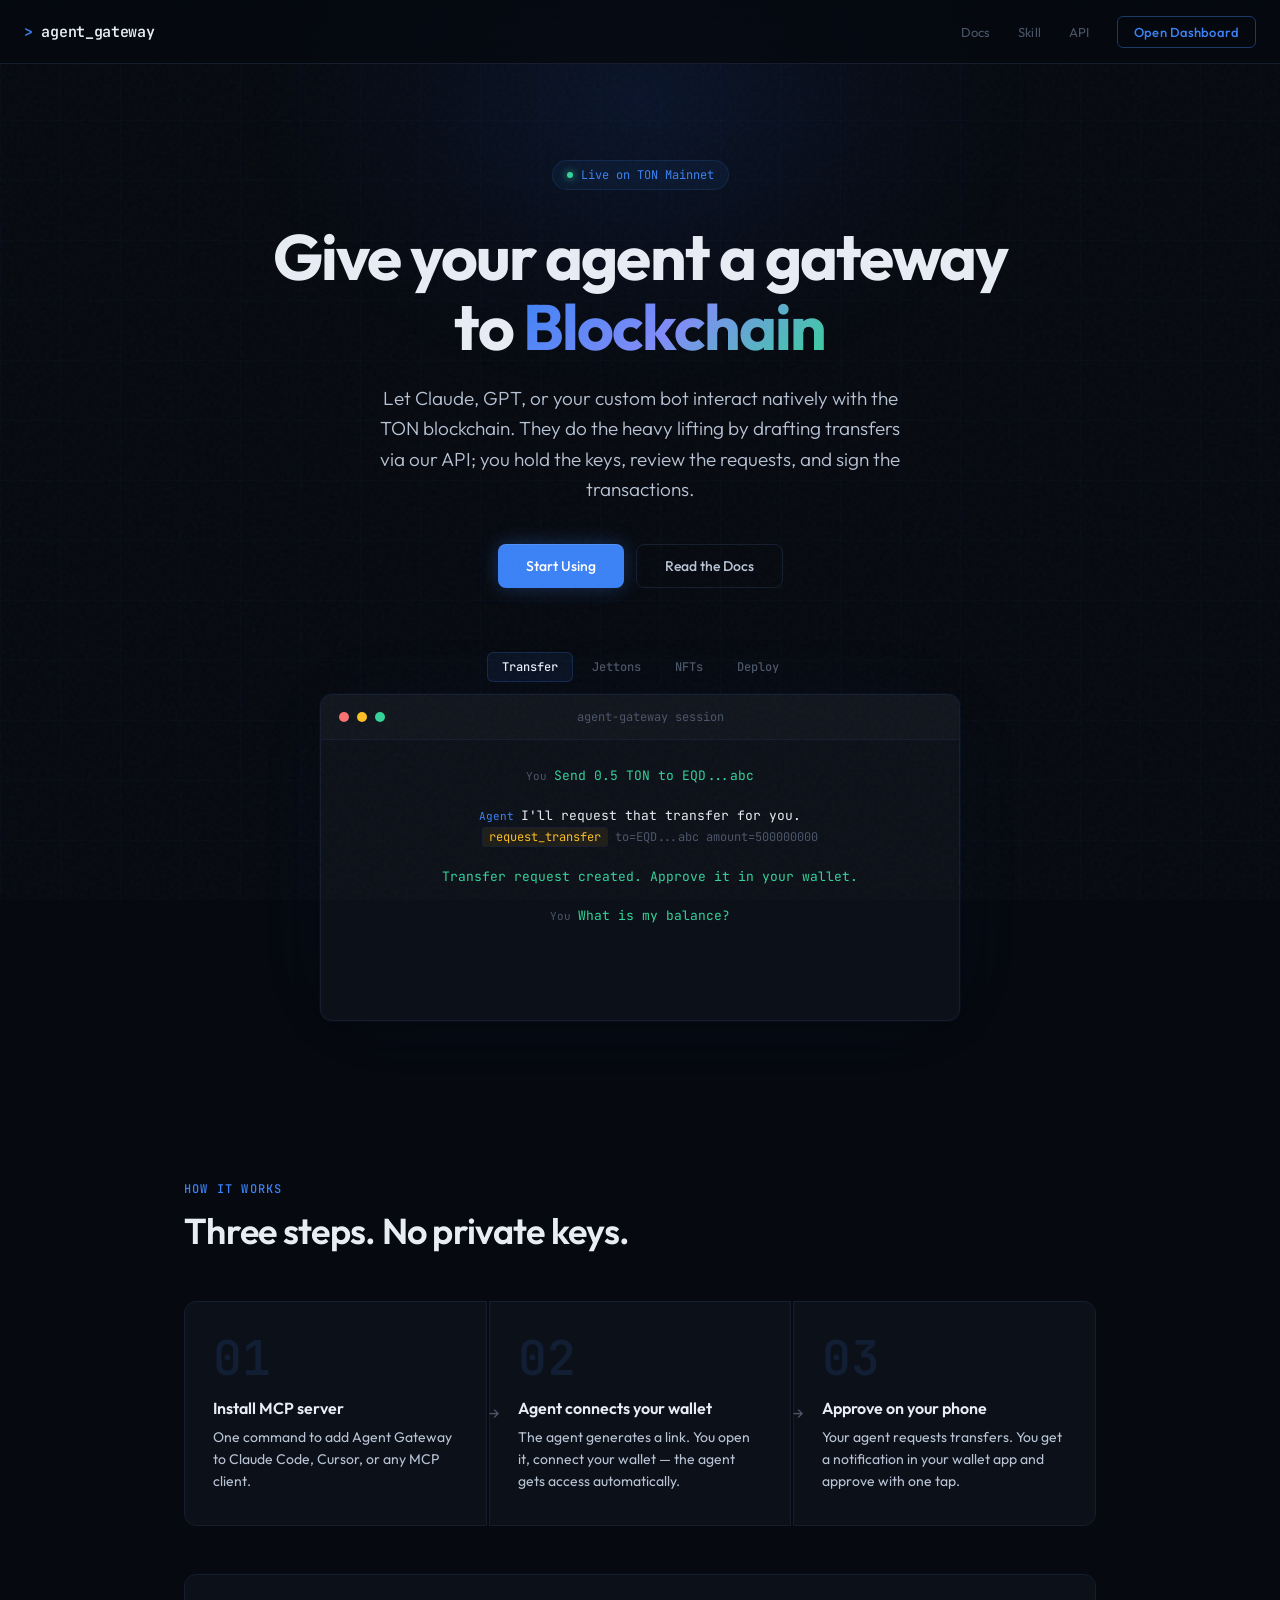
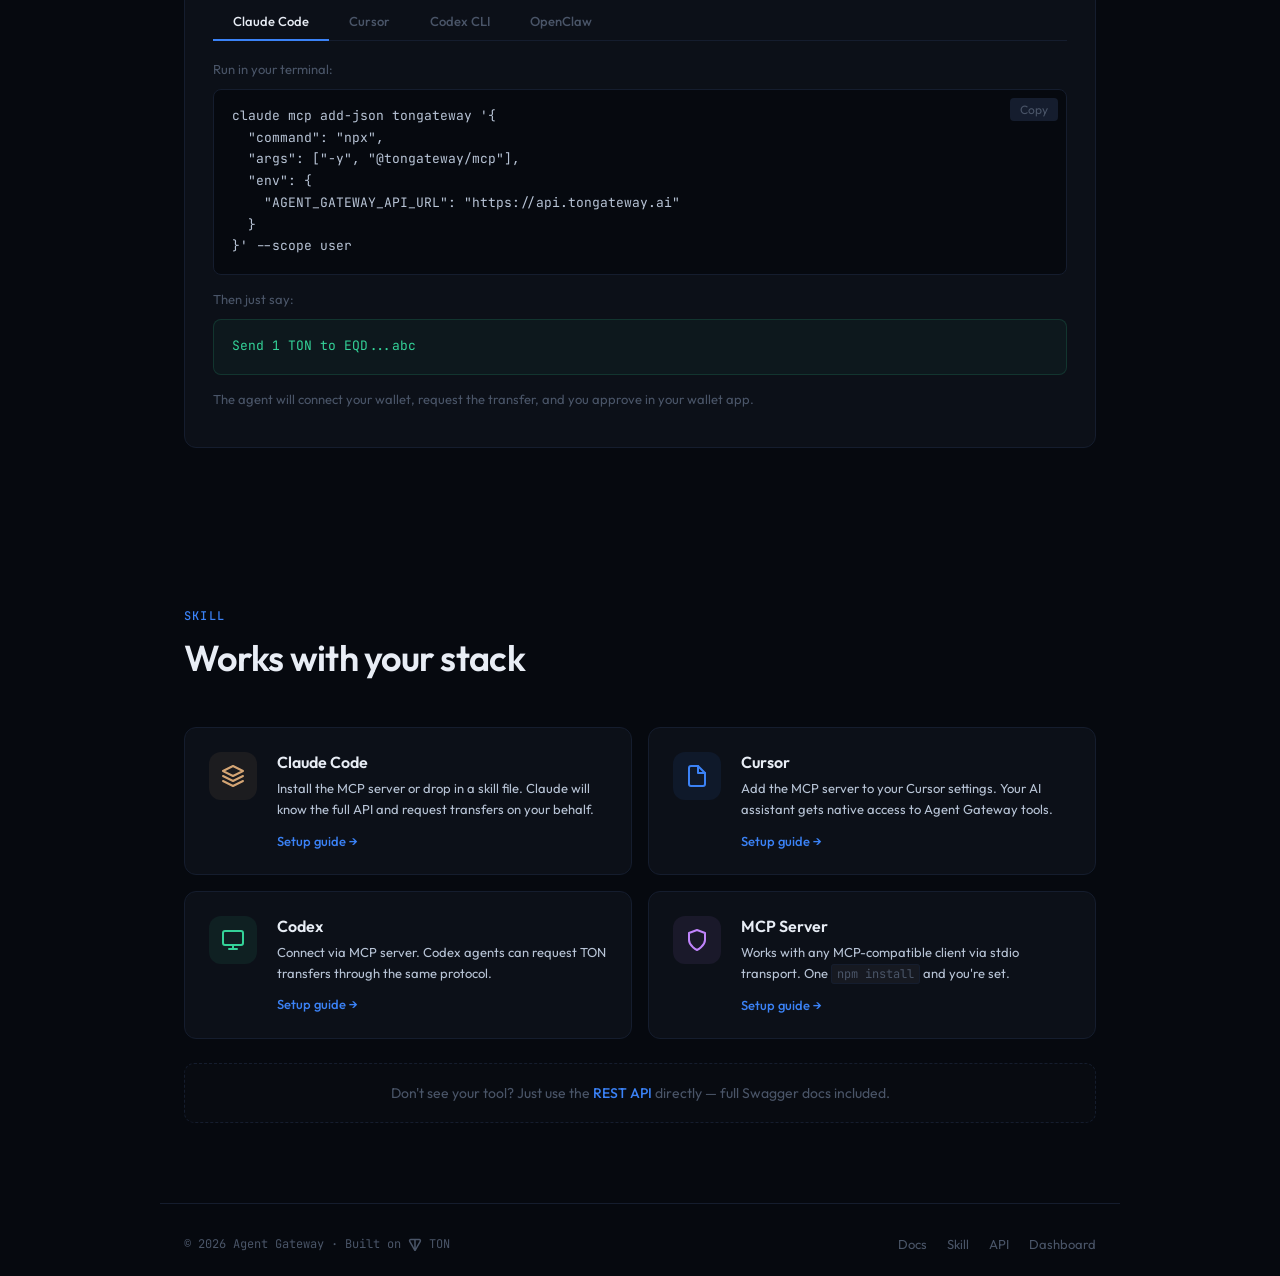
==== commit 0cfab52f: "Update headline: Give your agent a gateway to Blockchain" ====
--- a/public/index.html
+++ b/public/index.html
@@ -623,7 +623,7 @@
   <section class="hero">
     <div class="hero-glow"></div>
     <div class="hero-badge">Live on TON Mainnet</div>
-    <h1>Give Your AI a Safe Gateway<br>to <span class="gradient">Blockchain</span></h1>
+    <h1>Give your agent a gateway<br>to <span class="gradient">Blockchain</span></h1>
     <p class="hero-sub">Let Claude, GPT, or your custom bot interact natively with the TON blockchain. They do the heavy lifting by drafting transfers via our API; you hold the keys, review the requests, and sign the transactions.</p>
     <div class="hero-actions">
       <a href="#install" class="btn btn-primary" onclick="event.preventDefault();document.getElementById('install').scrollIntoView({behavior:'smooth'})">Start Using</a>
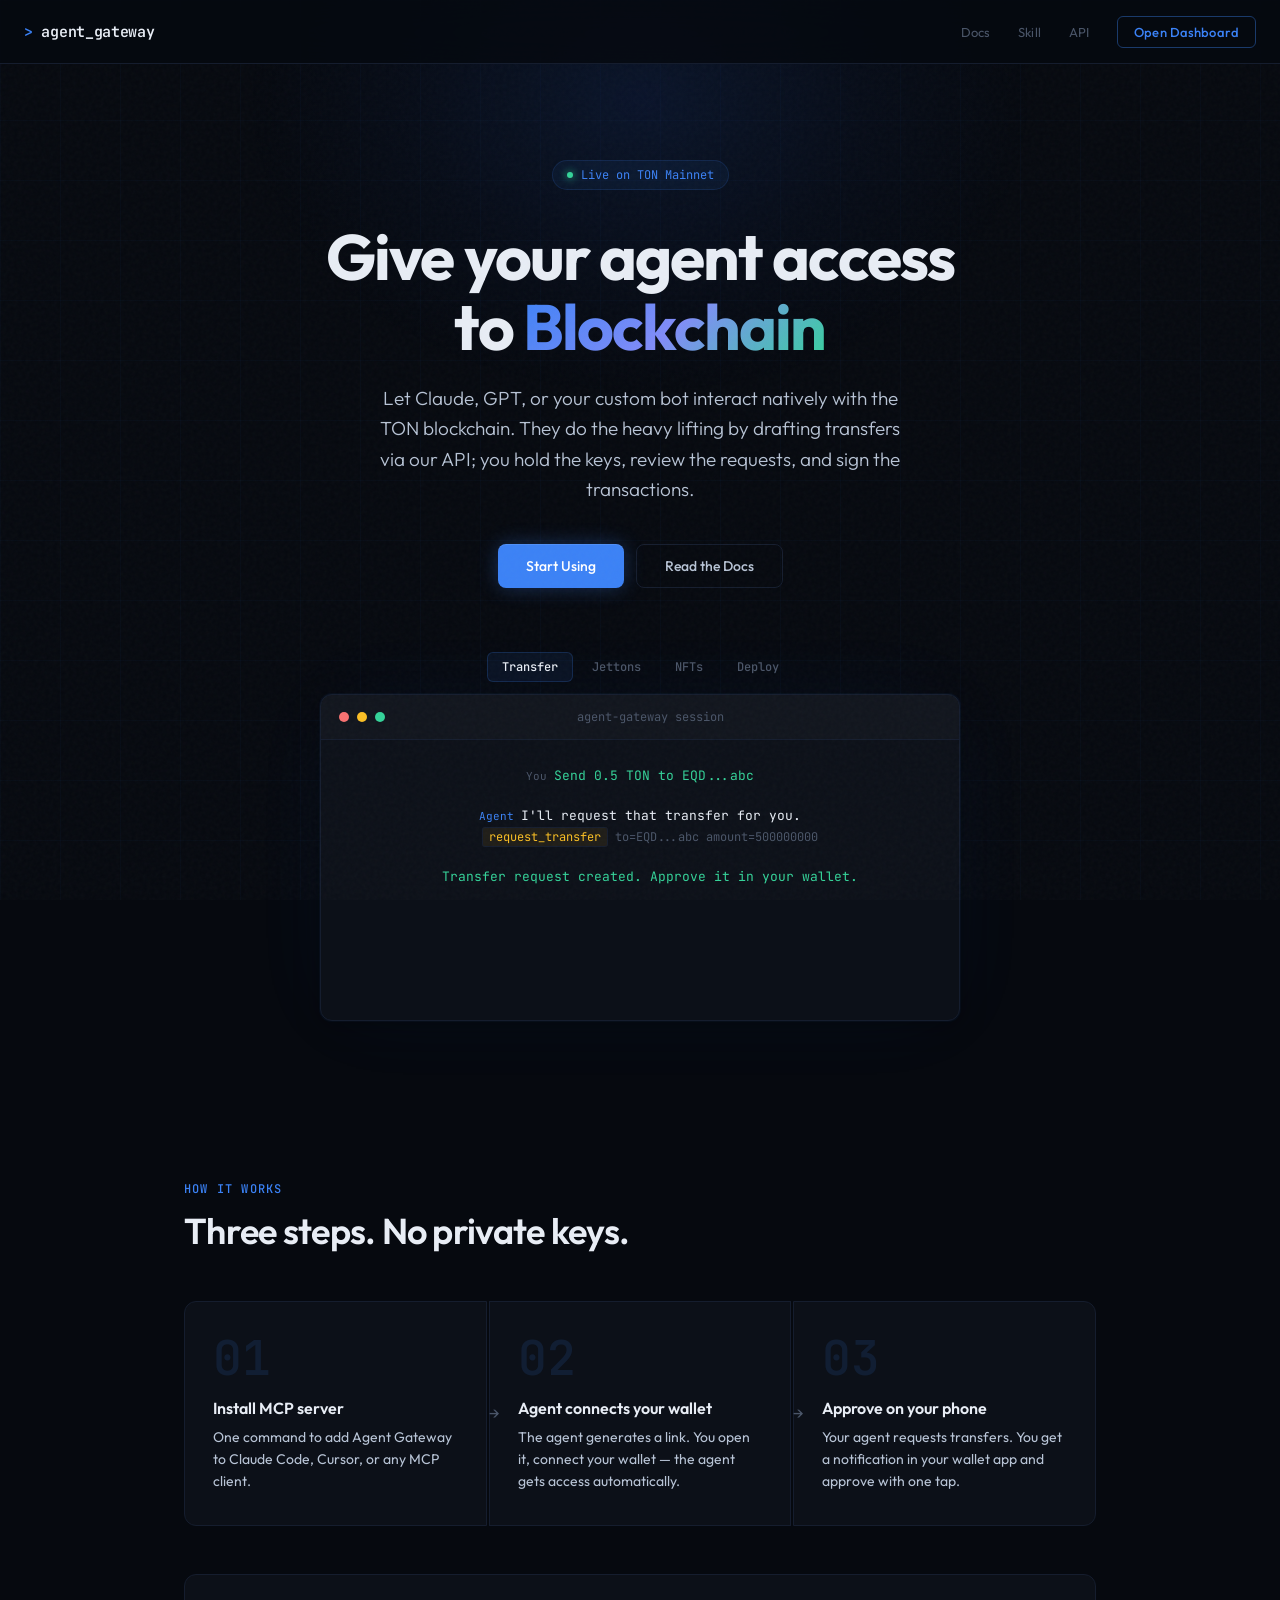
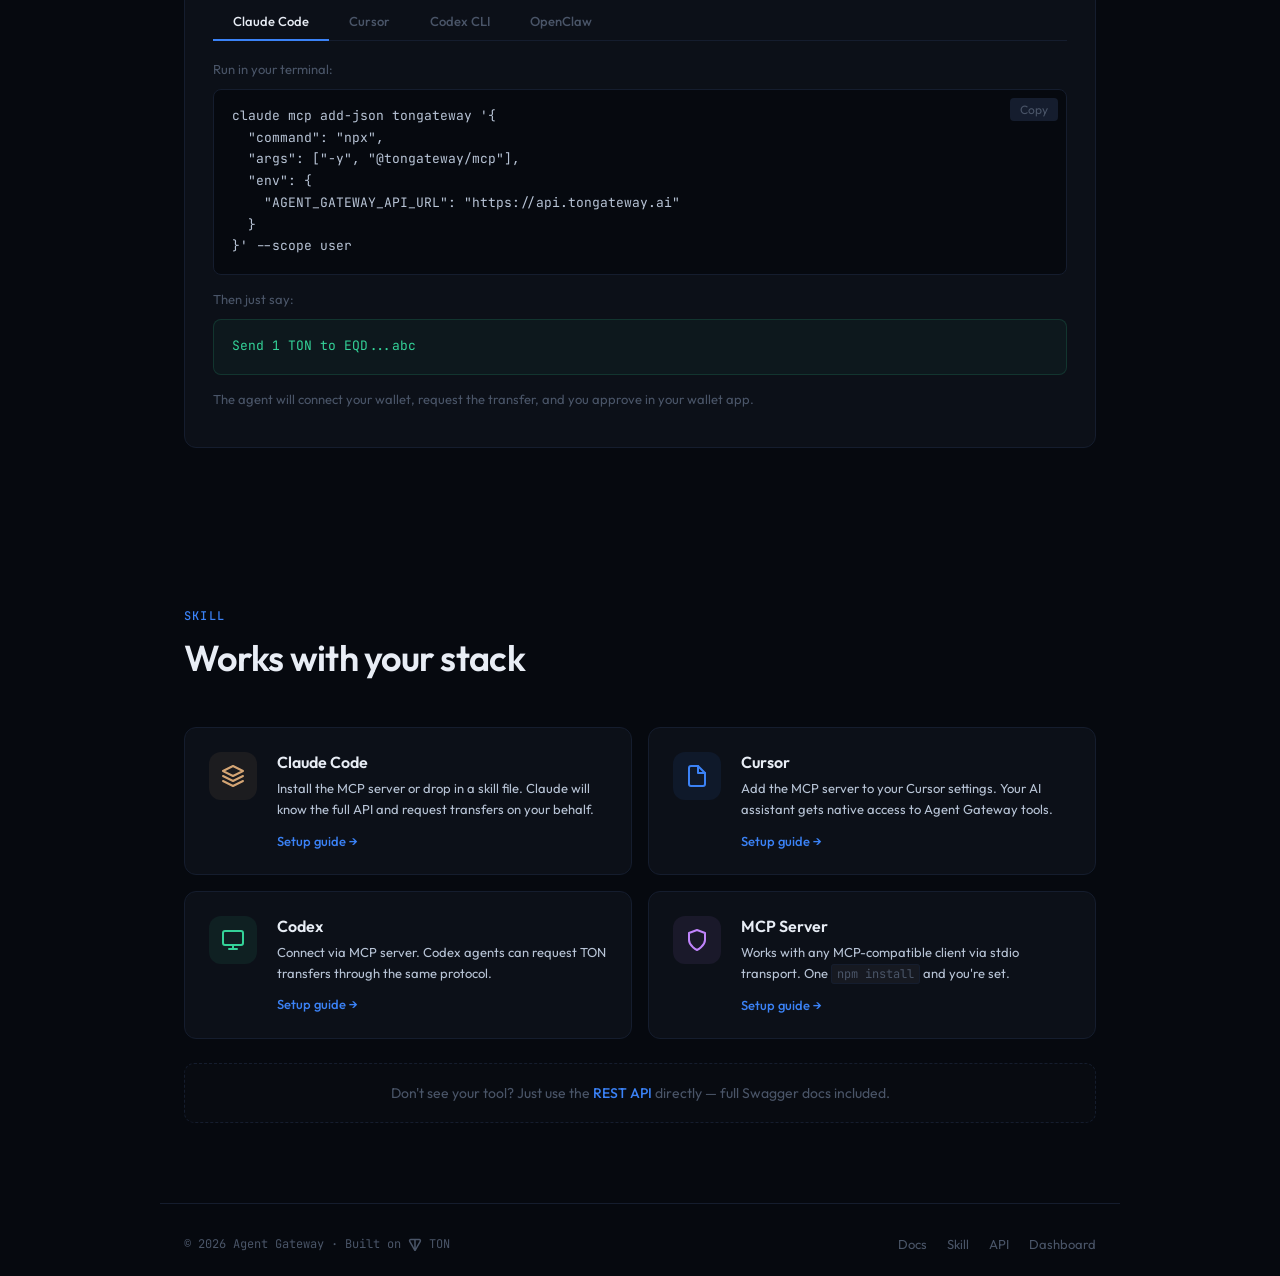
==== commit 34f15af1: "Update headline: Give your agent access to Blockchain" ====
--- a/public/index.html
+++ b/public/index.html
@@ -623,7 +623,7 @@
   <section class="hero">
     <div class="hero-glow"></div>
     <div class="hero-badge">Live on TON Mainnet</div>
-    <h1>Give your agent a gateway<br>to <span class="gradient">Blockchain</span></h1>
+    <h1>Give your agent access<br>to <span class="gradient">Blockchain</span></h1>
     <p class="hero-sub">Let Claude, GPT, or your custom bot interact natively with the TON blockchain. They do the heavy lifting by drafting transfers via our API; you hold the keys, review the requests, and sign the transactions.</p>
     <div class="hero-actions">
       <a href="#install" class="btn btn-primary" onclick="event.preventDefault();document.getElementById('install').scrollIntoView({behavior:'smooth'})">Start Using</a>
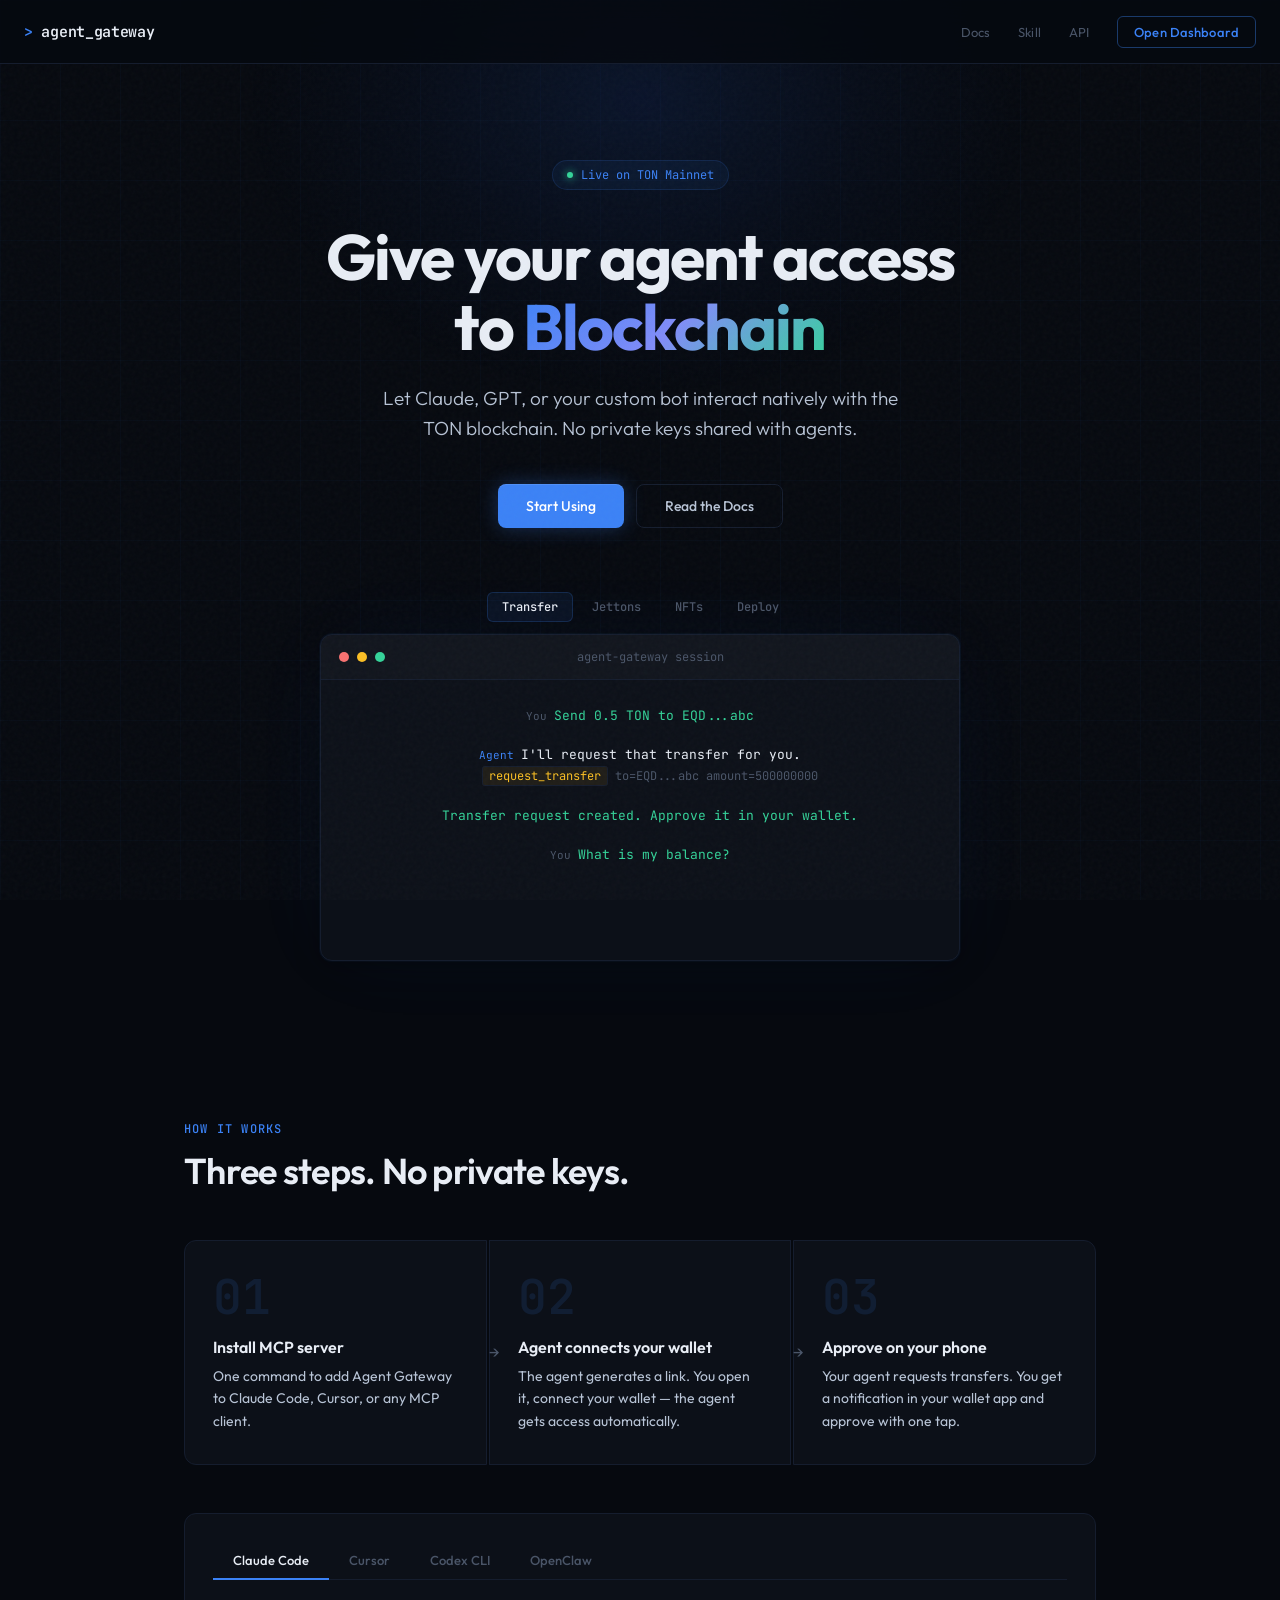
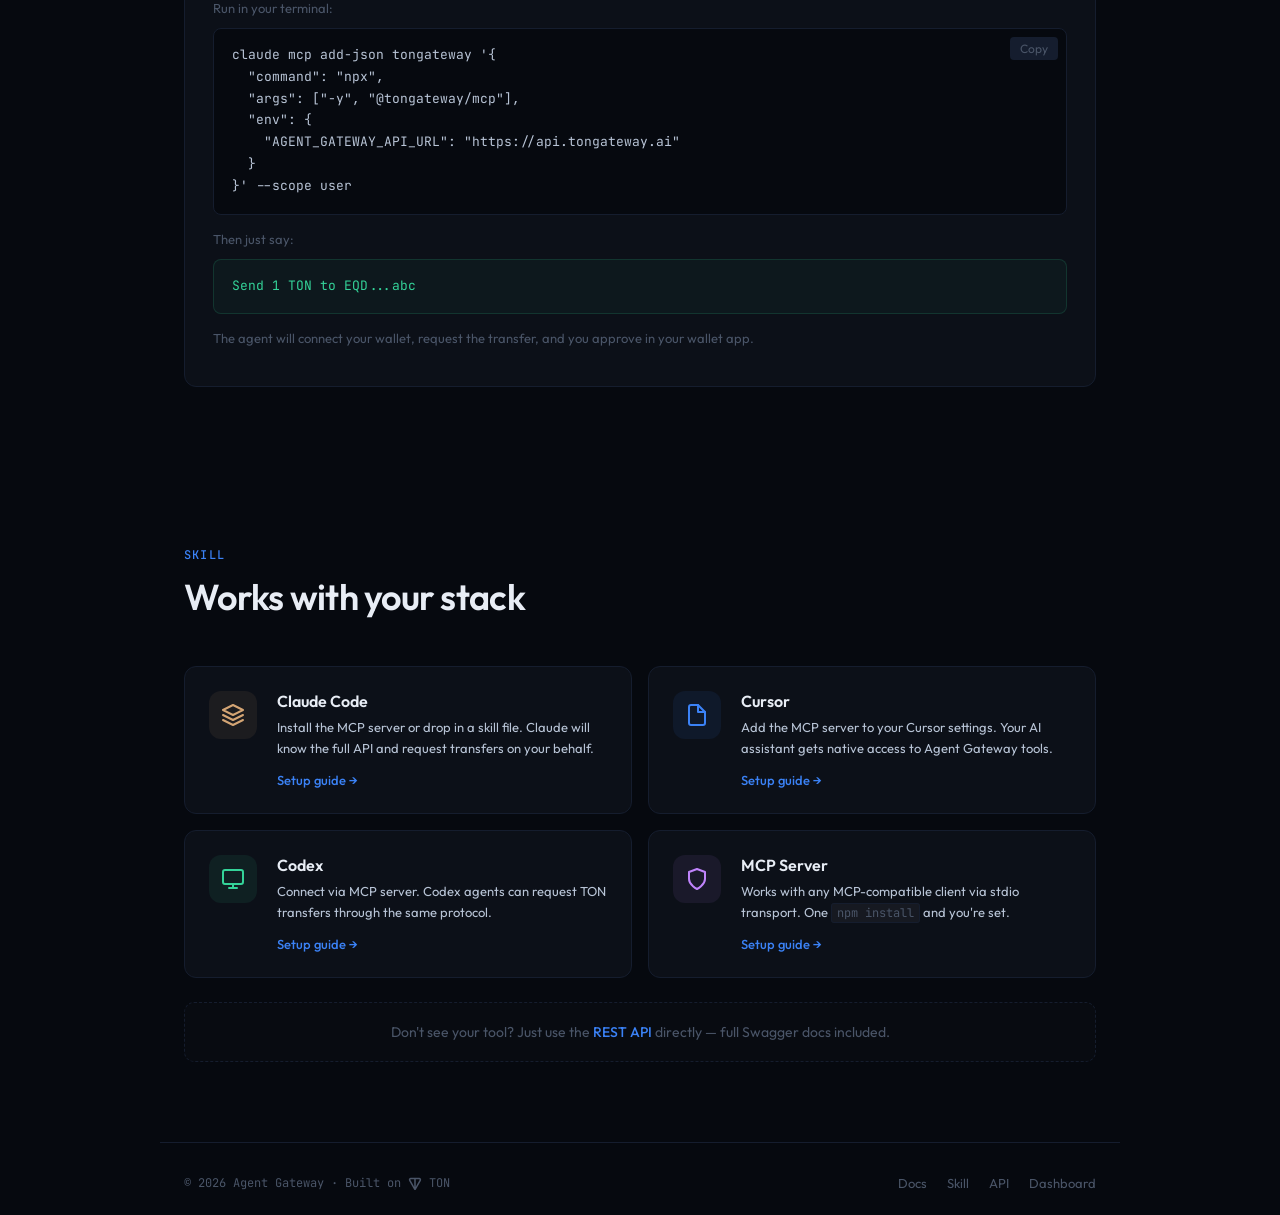
==== commit 109797c6: "Simplify sub-headline" ====
--- a/public/index.html
+++ b/public/index.html
@@ -624,7 +624,7 @@
     <div class="hero-glow"></div>
     <div class="hero-badge">Live on TON Mainnet</div>
     <h1>Give your agent access<br>to <span class="gradient">Blockchain</span></h1>
-    <p class="hero-sub">Let Claude, GPT, or your custom bot interact natively with the TON blockchain. They do the heavy lifting by drafting transfers via our API; you hold the keys, review the requests, and sign the transactions.</p>
+    <p class="hero-sub">Let Claude, GPT, or your custom bot interact natively with the TON blockchain. No private keys shared with agents.</p>
     <div class="hero-actions">
       <a href="#install" class="btn btn-primary" onclick="event.preventDefault();document.getElementById('install').scrollIntoView({behavior:'smooth'})">Start Using</a>
       <a href="/docs.html" class="btn btn-ghost">Read the Docs</a>
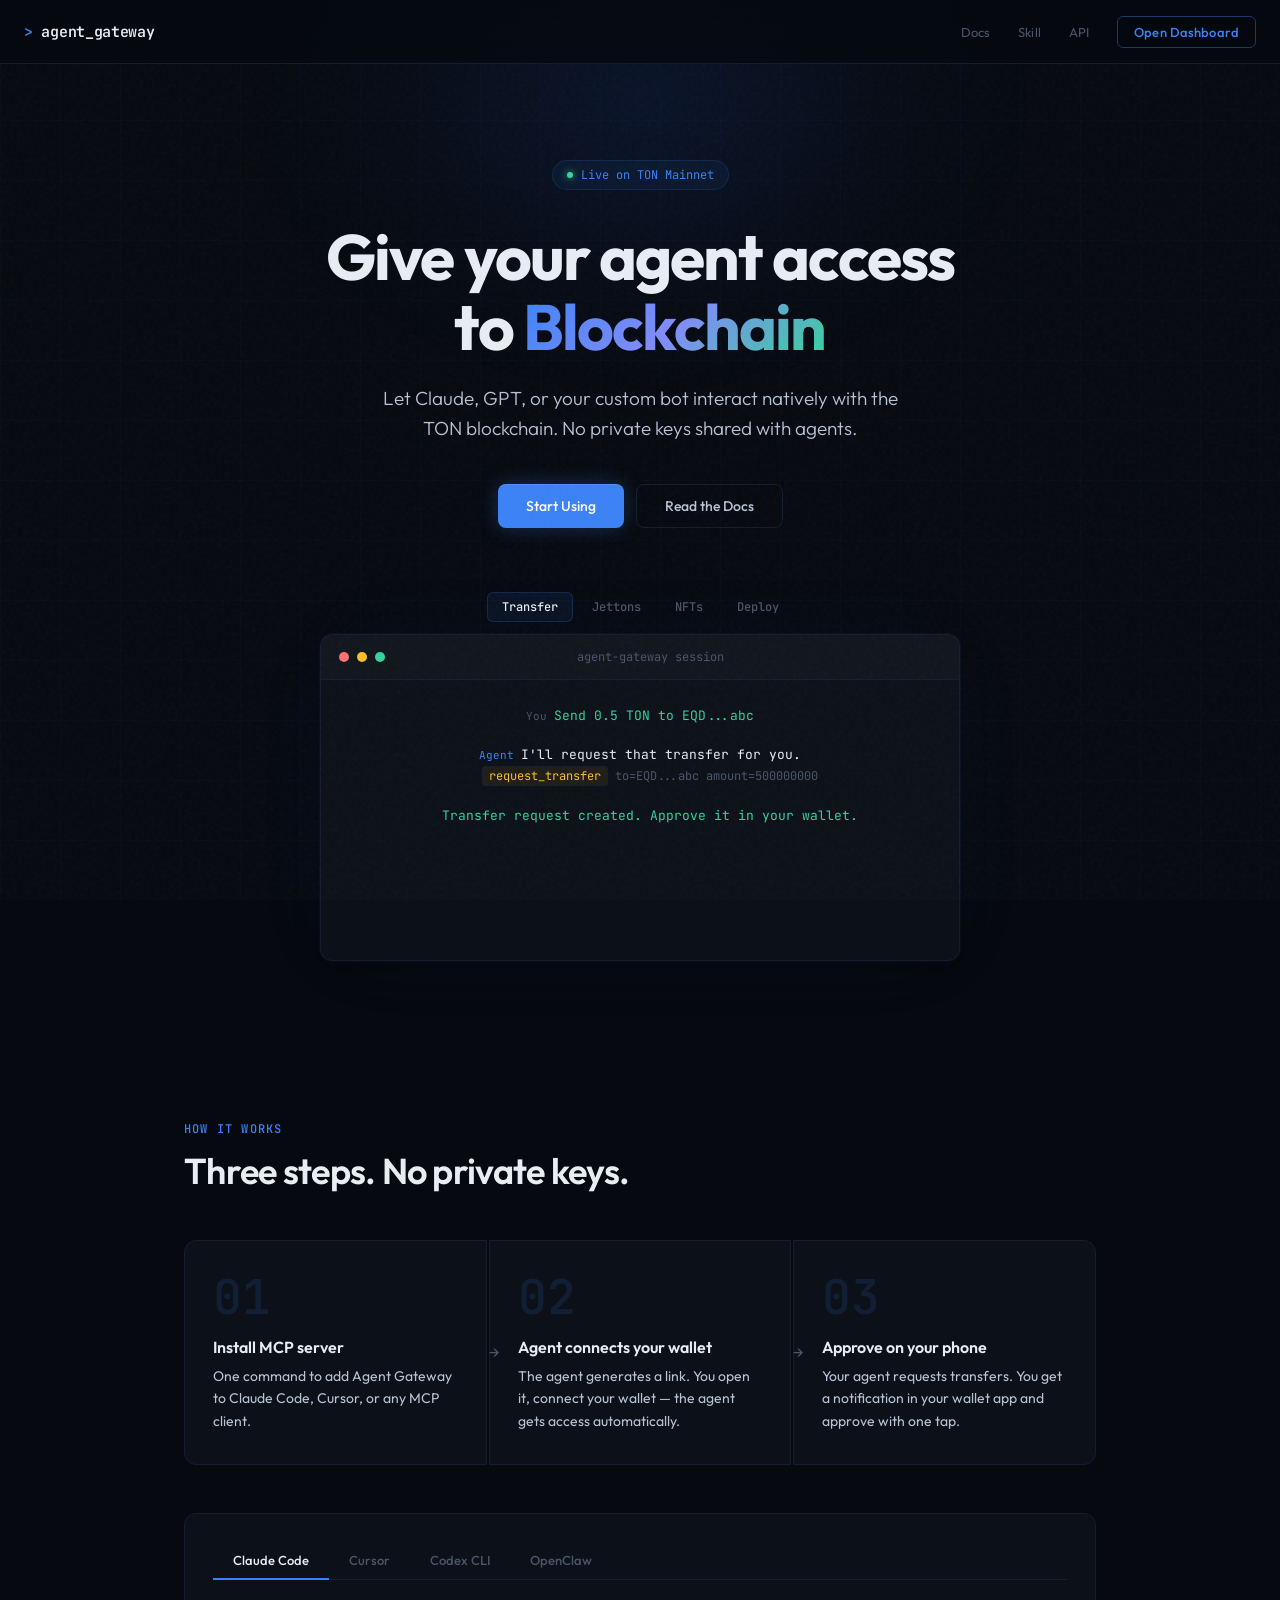
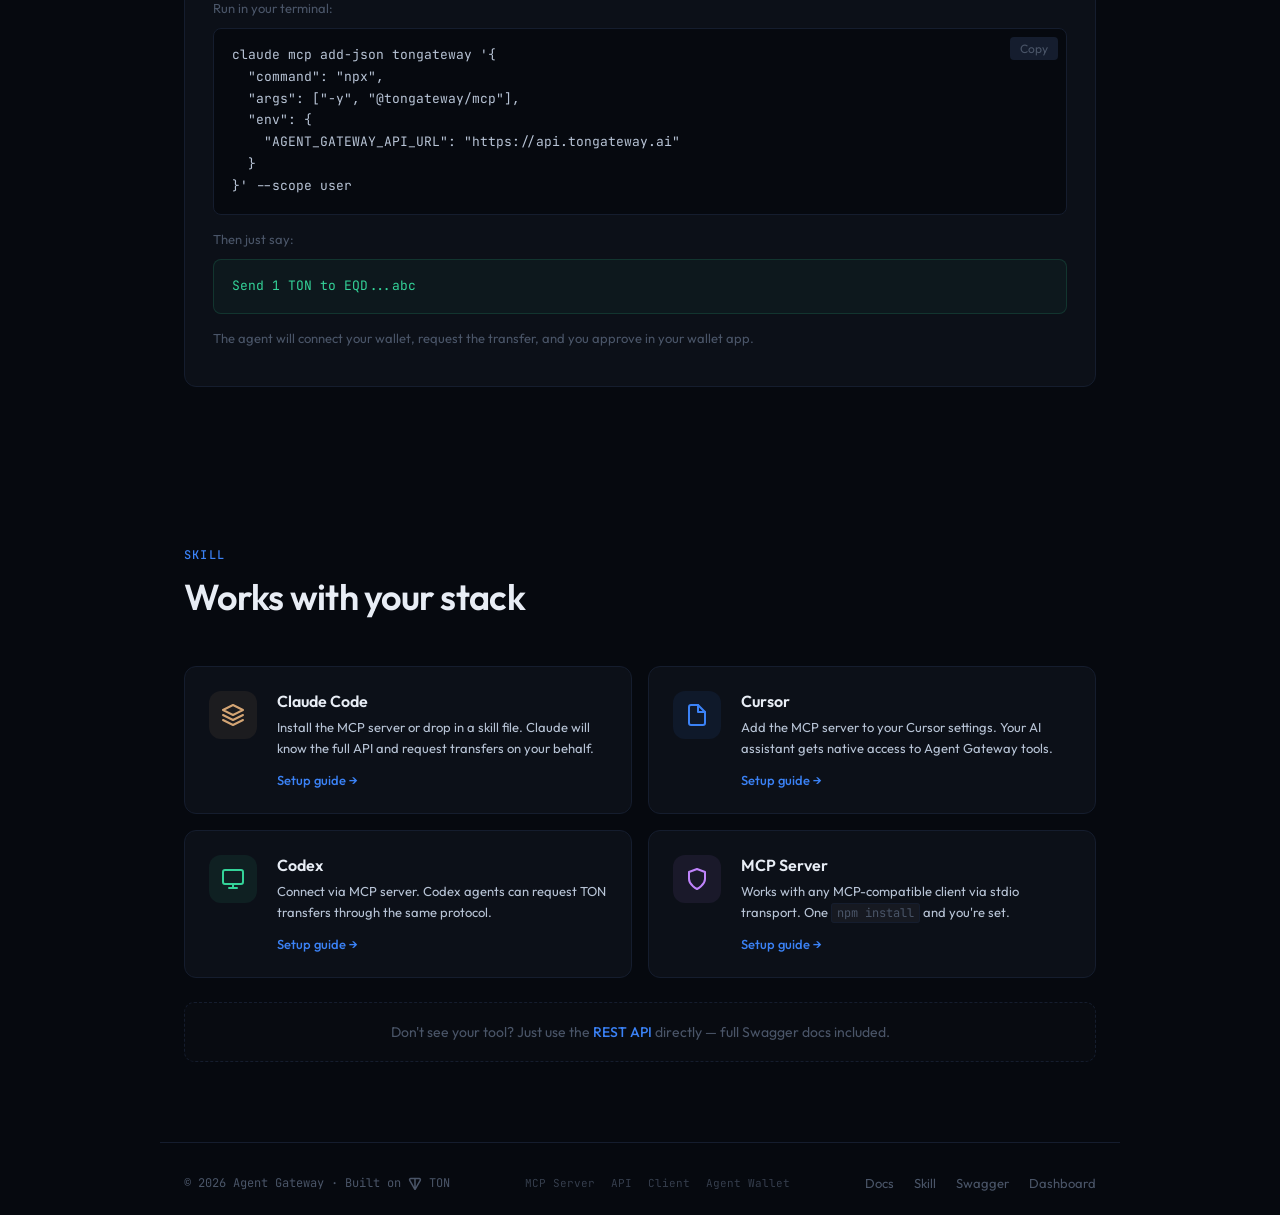
==== commit 8a8e72d0: "Add GitHub repo links to footer" ====
--- a/public/index.html
+++ b/public/index.html
@@ -798,10 +798,16 @@
   <!-- Footer -->
   <footer class="site-footer">
     <div class="left">&copy; 2026 Agent Gateway &middot; Built on <svg viewBox="12 15 32 30" fill="none" xmlns="http://www.w3.org/2000/svg" style="display:inline-block;height:14px;width:14px;vertical-align:middle"><path d="M37.5603 15.6277H18.4386C14.9228 15.6277 12.6944 19.4202 14.4632 22.4861L26.2644 42.9409C27.0345 44.2765 28.9644 44.2765 29.7345 42.9409L41.5381 22.4861C43.3045 19.4251 41.0761 15.6277 37.5627 15.6277H37.5603ZM26.2548 36.8068L23.6847 31.8327L17.4833 20.7414C17.0742 20.0315 17.5795 19.1218 18.4362 19.1218H26.2524V36.8092L26.2548 36.8068ZM38.5108 20.739L32.3118 31.8351L29.7417 36.8068V19.1194H37.5579C38.4146 19.1194 38.9199 20.0291 38.5108 20.739Z" fill="currentColor"></path></svg> TON</div>
+    <div class="center">
+      <a href="https://github.com/tongateway/mcp" target="_blank">MCP Server</a>
+      <a href="https://github.com/tongateway/ton-agent-gateway-api" target="_blank">API</a>
+      <a href="https://github.com/tongateway/ton-agent-gateway-client" target="_blank">Client</a>
+      <a href="https://github.com/tongateway/ton-agent-gateway-contract" target="_blank">Agent Wallet</a>
+    </div>
     <div class="right">
       <a href="/docs.html">Docs</a>
       <a href="/skills.html">Skill</a>
-      <a href="https://api.tongateway.ai/docs" target="_blank">API</a>
+      <a href="https://api.tongateway.ai/docs" target="_blank">Swagger</a>
       <a href="/app.html">Dashboard</a>
     </div>
   </footer>
--- a/public/shared.css
+++ b/public/shared.css
@@ -198,6 +198,22 @@
   color: var(--text-dim);
 }
 
+.site-footer .center {
+  display: flex;
+  gap: 16px;
+}
+
+.site-footer .center a {
+  font-family: var(--font-mono);
+  font-size: 11px;
+  color: var(--text-dim);
+  text-decoration: none;
+  transition: color 0.2s;
+  opacity: 0.7;
+}
+
+.site-footer .center a:hover { color: var(--text); opacity: 1; text-decoration: none; }
+
 .site-footer .right {
   display: flex;
   gap: 20px;
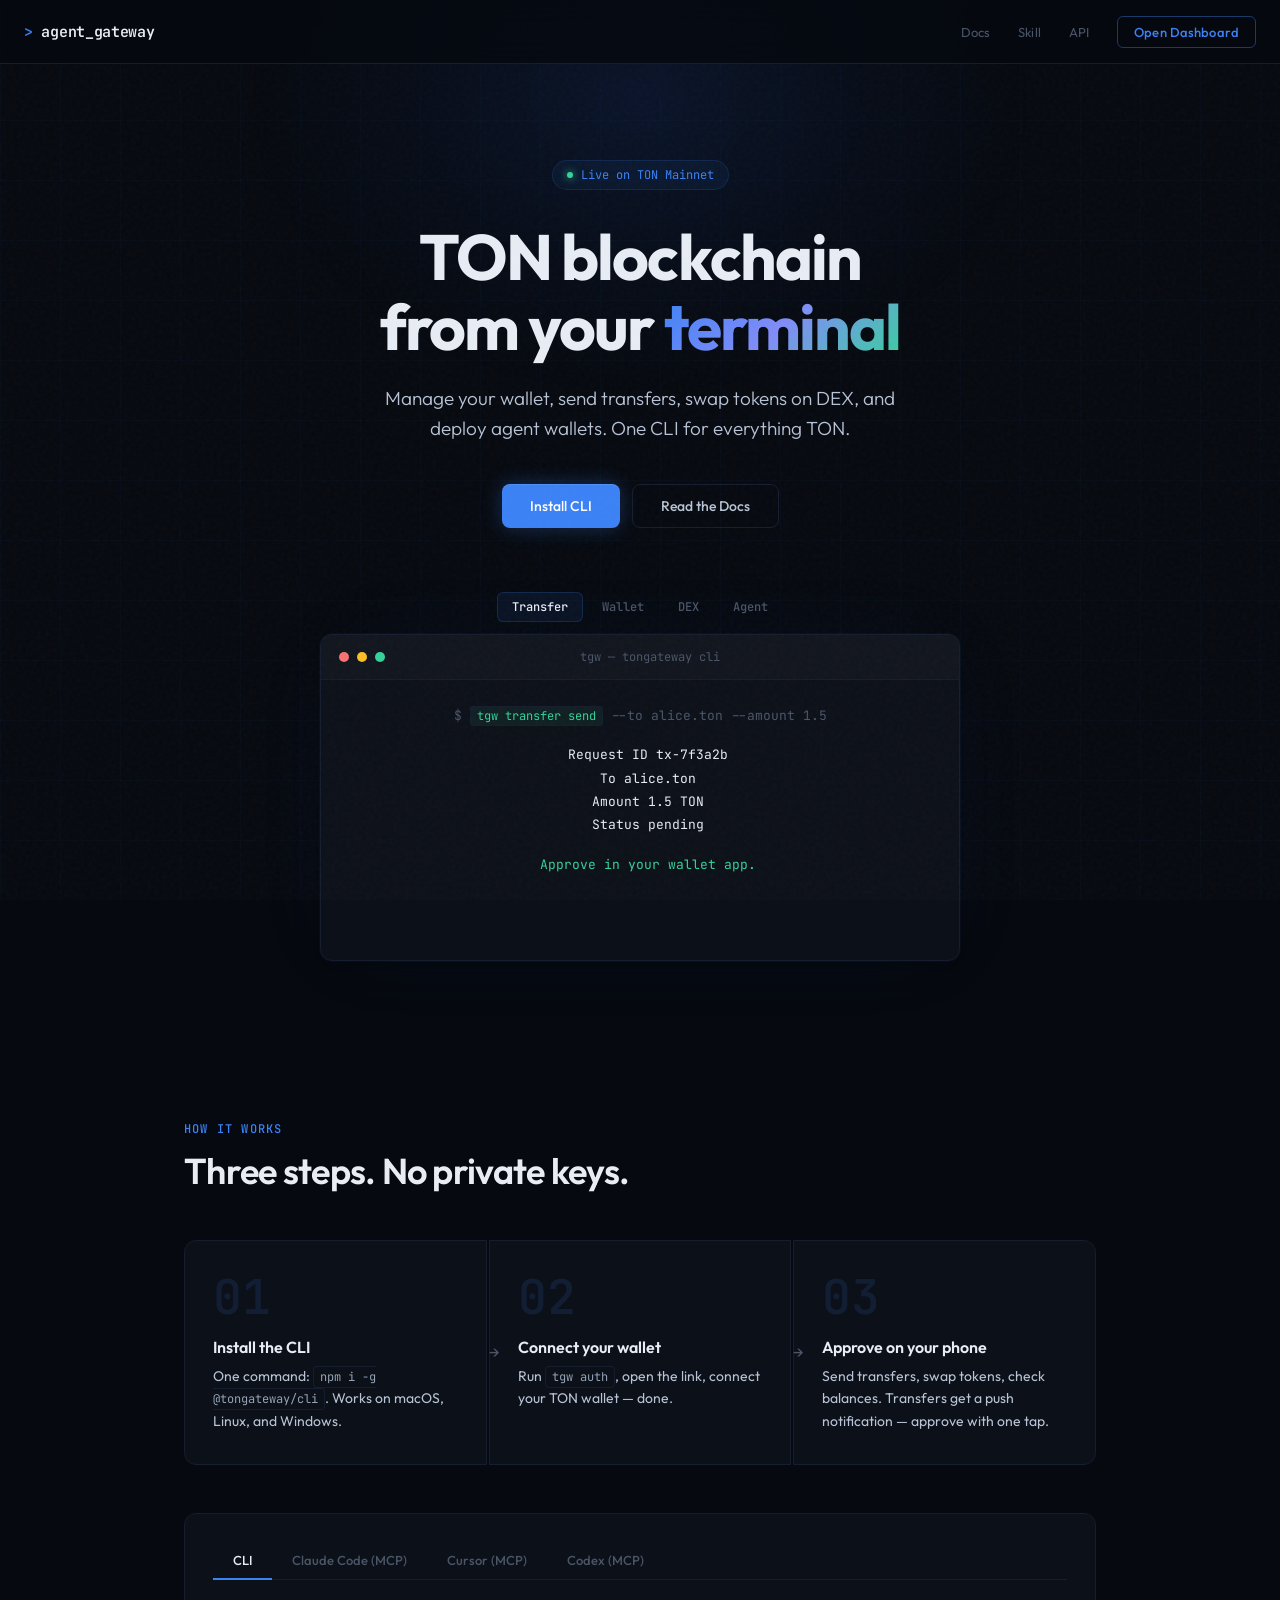
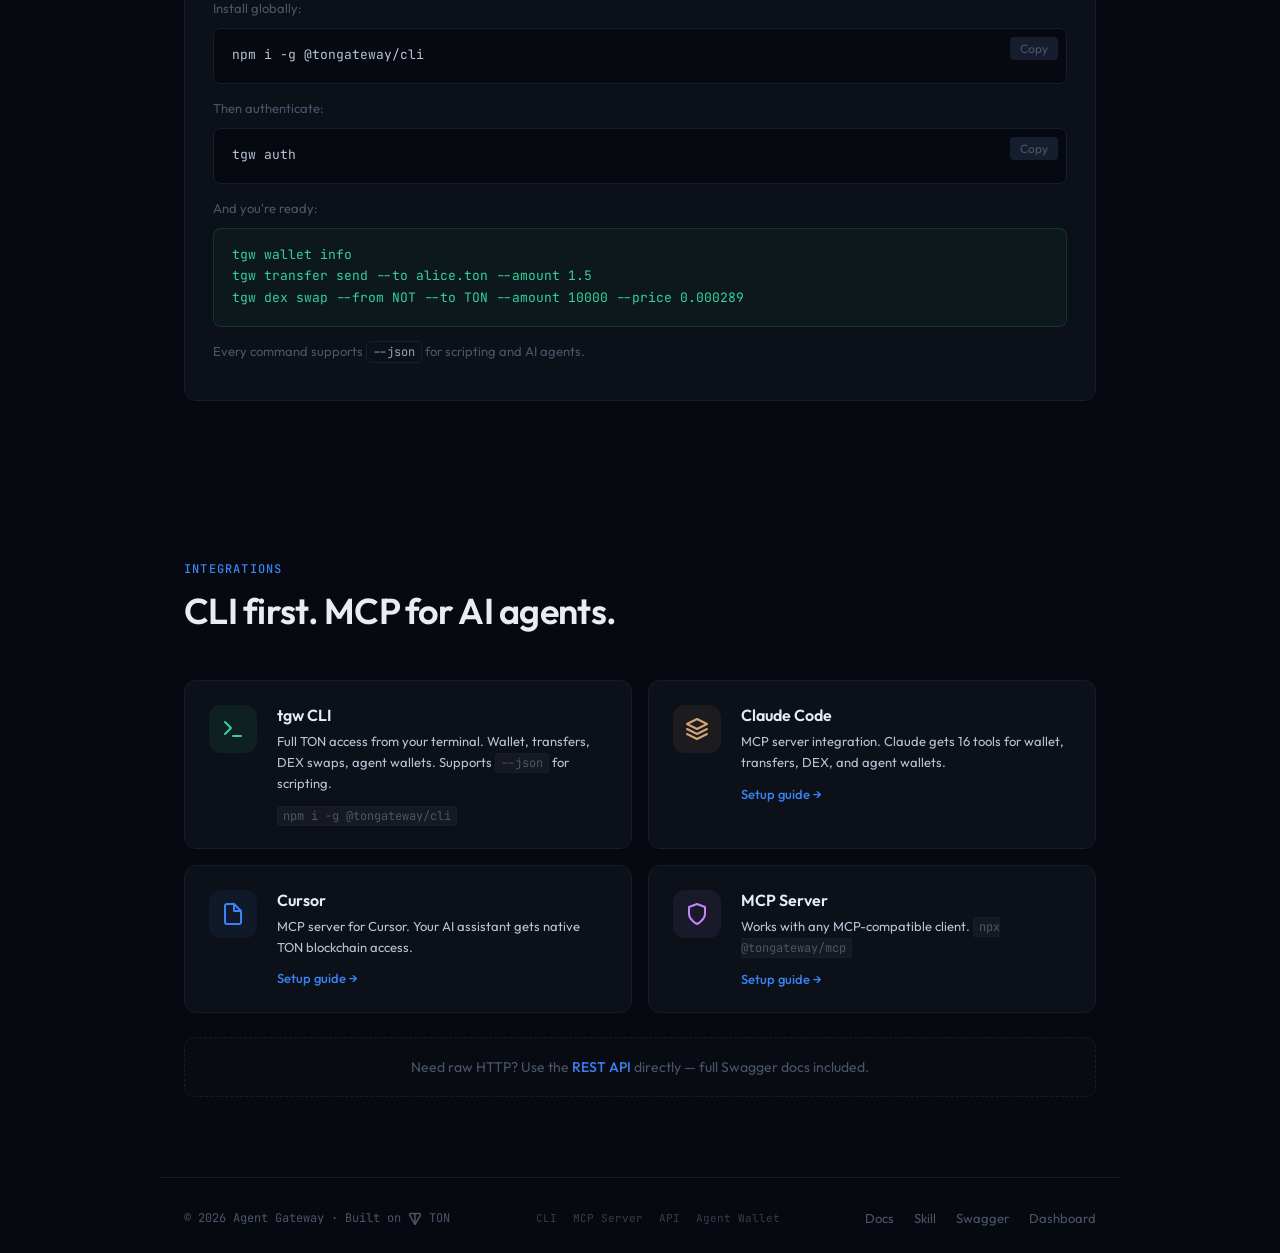
==== commit 9584d3ff: "feat: CLI-first website — tgw as primary, MCP as integration option - Hero: "TON blockchain from you" ====
--- a/public/index.html
+++ b/public/index.html
@@ -221,42 +221,26 @@
       animation: lineIn 0.25s ease forwards;
     }
 
-    .t-you {
+    .t-tool {
+      color: var(--text-dim);
+      font-size: 13px;
+    }
+
+    .t-tool code {
       color: var(--green);
-    }
-
-    .t-you::before {
-      content: 'You  ';
-      color: var(--text-dim);
-      font-size: 11px;
+      background: rgba(52,211,153,0.08);
+      padding: 1px 6px;
+      border-radius: 3px;
     }
 
     .t-agent {
       color: var(--text-bright);
-    }
-
-    .t-agent::before {
-      content: 'Agent  ';
-      color: var(--accent);
-      font-size: 11px;
-    }
-
-    .t-tool {
-      color: var(--text-dim);
-      padding-left: 20px;
-      font-size: 12px;
-    }
-
-    .t-tool code {
-      color: var(--amber);
-      background: rgba(251,191,36,0.08);
-      padding: 1px 6px;
-      border-radius: 3px;
+      padding-left: 16px;
     }
 
     .t-success {
       color: var(--green);
-      padding-left: 20px;
+      padding-left: 16px;
     }
 
     .t-spacer {
@@ -623,10 +607,10 @@
   <section class="hero">
     <div class="hero-glow"></div>
     <div class="hero-badge">Live on TON Mainnet</div>
-    <h1>Give your agent access<br>to <span class="gradient">Blockchain</span></h1>
-    <p class="hero-sub">Let Claude, GPT, or your custom bot interact natively with the TON blockchain. No private keys shared with agents.</p>
+    <h1>TON blockchain<br>from your <span class="gradient">terminal</span></h1>
+    <p class="hero-sub">Manage your wallet, send transfers, swap tokens on DEX, and deploy agent wallets. One CLI for everything TON.</p>
     <div class="hero-actions">
-      <a href="#install" class="btn btn-primary" onclick="event.preventDefault();document.getElementById('install').scrollIntoView({behavior:'smooth'})">Start Using</a>
+      <a href="#install" class="btn btn-primary" onclick="event.preventDefault();document.getElementById('install').scrollIntoView({behavior:'smooth'})">Install CLI</a>
       <a href="/docs.html" class="btn btn-ghost">Read the Docs</a>
     </div>
 
@@ -634,16 +618,16 @@
     <div class="terminal-wrapper">
       <div class="demo-tabs">
         <button class="demo-tab active" onclick="switchDemo('basic', this)">Transfer</button>
-        <button class="demo-tab" onclick="switchDemo('jetton', this)">Jettons</button>
-        <button class="demo-tab" onclick="switchDemo('nft', this)">NFTs</button>
-        <button class="demo-tab" onclick="switchDemo('deploy', this)">Deploy</button>
+        <button class="demo-tab" onclick="switchDemo('jetton', this)">Wallet</button>
+        <button class="demo-tab" onclick="switchDemo('nft', this)">DEX</button>
+        <button class="demo-tab" onclick="switchDemo('deploy', this)">Agent</button>
       </div>
       <div class="terminal">
         <div class="terminal-bar">
           <div class="terminal-dot"></div>
           <div class="terminal-dot"></div>
           <div class="terminal-dot"></div>
-          <div class="terminal-title">agent-gateway session</div>
+          <div class="terminal-title">tgw — tongateway cli</div>
         </div>
         <div class="terminal-body" id="chat-demo">
         </div>
@@ -658,34 +642,45 @@
     <div class="steps">
       <div class="step">
         <div class="step-num">01</div>
-        <h3>Install MCP server</h3>
-        <p>One command to add Agent Gateway to Claude Code, Cursor, or any MCP client.</p>
+        <h3>Install the CLI</h3>
+        <p>One command: <code>npm i -g @tongateway/cli</code>. Works on macOS, Linux, and Windows.</p>
         <span class="step-connector">&rarr;</span>
       </div>
       <div class="step">
         <div class="step-num">02</div>
-        <h3>Agent connects your wallet</h3>
-        <p>The agent generates a link. You open it, connect your wallet — the agent gets access automatically.</p>
+        <h3>Connect your wallet</h3>
+        <p>Run <code>tgw auth</code>, open the link, connect your TON wallet — done.</p>
         <span class="step-connector">&rarr;</span>
       </div>
       <div class="step">
         <div class="step-num">03</div>
         <h3>Approve on your phone</h3>
-        <p>Your agent requests transfers. You get a notification in your wallet app and approve with one tap.</p>
+        <p>Send transfers, swap tokens, check balances. Transfers get a push notification — approve with one tap.</p>
       </div>
     </div>
 
     <!-- Install command -->
     <div class="install-block reveal" id="install">
       <div class="install-tabs">
-        <button class="install-tab active" onclick="switchInstallTab('claude', this)">Claude Code</button>
-        <button class="install-tab" onclick="switchInstallTab('cursor', this)">Cursor</button>
-        <button class="install-tab" onclick="switchInstallTab('codex', this)">Codex CLI</button>
-        <button class="install-tab" onclick="switchInstallTab('openclaw', this)">OpenClaw</button>
+        <button class="install-tab active" onclick="switchInstallTab('cli', this)">CLI</button>
+        <button class="install-tab" onclick="switchInstallTab('claude', this)">Claude Code (MCP)</button>
+        <button class="install-tab" onclick="switchInstallTab('cursor', this)">Cursor (MCP)</button>
+        <button class="install-tab" onclick="switchInstallTab('codex', this)">Codex (MCP)</button>
       </div>
 
-      <div class="install-panel active" id="install-claude">
-        <p class="install-hint">Run in your terminal:</p>
+      <div class="install-panel active" id="install-cli">
+        <p class="install-hint">Install globally:</p>
+<pre class="install-pre"><code>npm i -g @tongateway/cli</code><button class="install-copy" onclick="copyInstall(this)">Copy</button></pre>
+        <p class="install-hint">Then authenticate:</p>
+<pre class="install-pre"><code>tgw auth</code><button class="install-copy" onclick="copyInstall(this)">Copy</button></pre>
+        <p class="install-hint">And you're ready:</p>
+<pre class="install-pre install-example"><code>tgw wallet info
+tgw transfer send --to alice.ton --amount 1.5
+tgw dex swap --from NOT --to TON --amount 10000 --price 0.000289</code></pre>
+      </div>
+
+      <div class="install-panel" id="install-claude">
+        <p class="install-hint">For AI agent integration, add the MCP server:</p>
 <pre class="install-pre"><code>claude mcp add-json tongateway '{
   "command": "npx",
   "args": ["-y", "@tongateway/mcp"],
@@ -696,7 +691,7 @@
       </div>
 
       <div class="install-panel" id="install-cursor">
-        <p class="install-hint">Add to Cursor Settings &rarr; MCP Servers:</p>
+        <p class="install-hint">For AI agent integration, add to Cursor Settings &rarr; MCP Servers:</p>
 <pre class="install-pre"><code>{
   "mcpServers": {
     "tongateway": {
@@ -711,7 +706,7 @@
       </div>
 
       <div class="install-panel" id="install-codex">
-        <p class="install-hint">Add to <code>~/.codex/config.json</code>:</p>
+        <p class="install-hint">For AI agent integration, add to <code>~/.codex/config.json</code>:</p>
 <pre class="install-pre"><code>{
   "mcpServers": {
     "tongateway": {
@@ -725,37 +720,32 @@
 }</code><button class="install-copy" onclick="copyInstall(this)">Copy</button></pre>
       </div>
 
-      <div class="install-panel" id="install-openclaw">
-        <p class="install-hint">Run in your terminal:</p>
-<pre class="install-pre"><code>openclaw config set --strict-json plugins.entries.acpx.config.mcpServers '{
-  "tongateway": {
-    "command": "npx",
-    "args": ["-y", "@tongateway/mcp"],
-    "env": {
-      "AGENT_GATEWAY_API_URL": "https://api.tongateway.ai"
-    }
-  }
-}'</code><button class="install-copy" onclick="copyInstall(this)">Copy</button></pre>
-      </div>
-
-      <p class="install-hint">Then just say:</p>
-<pre class="install-pre install-example"><code>Send 1 TON to EQD...abc</code></pre>
-      <p class="install-hint">The agent will connect your wallet, request the transfer, and you approve in your wallet app.</p>
+      <p class="install-hint">Every command supports <code>--json</code> for scripting and AI agents.</p>
     </div>
   </section>
 
   <!-- Skill -->
   <section class="section reveal">
-    <div class="section-label">Skill</div>
-    <div class="section-title">Works with your stack</div>
+    <div class="section-label">Integrations</div>
+    <div class="section-title">CLI first. MCP for AI agents.</div>
     <div class="integration-cards">
+      <a href="https://www.npmjs.com/package/@tongateway/cli" target="_blank" class="integration-card">
+        <div class="integration-card-icon" style="background:rgba(52,211,153,0.08)">
+          <svg width="24" height="24" viewBox="0 0 24 24" fill="none" stroke="#34d399" stroke-width="2" stroke-linecap="round" stroke-linejoin="round"><polyline points="4 17 10 11 4 5"/><line x1="12" y1="19" x2="20" y2="19"/></svg>
+        </div>
+        <div class="integration-card-body">
+          <h3>tgw CLI</h3>
+          <p>Full TON access from your terminal. Wallet, transfers, DEX swaps, agent wallets. Supports <code>--json</code> for scripting.</p>
+          <code>npm i -g @tongateway/cli</code>
+        </div>
+      </a>
       <a href="/skill/claude.html" class="integration-card">
         <div class="integration-card-icon" style="background:rgba(212,165,116,0.08)">
           <svg width="24" height="24" viewBox="0 0 24 24" fill="none" stroke="#d4a574" stroke-width="2" stroke-linecap="round" stroke-linejoin="round"><path d="M12 2L2 7l10 5 10-5-10-5z"/><path d="M2 17l10 5 10-5"/><path d="M2 12l10 5 10-5"/></svg>
         </div>
         <div class="integration-card-body">
           <h3>Claude Code</h3>
-          <p>Install the MCP server or drop in a skill file. Claude will know the full API and request transfers on your behalf.</p>
+          <p>MCP server integration. Claude gets 16 tools for wallet, transfers, DEX, and agent wallets.</p>
           <span class="integration-card-link">Setup guide &rarr;</span>
         </div>
       </a>
@@ -765,17 +755,7 @@
         </div>
         <div class="integration-card-body">
           <h3>Cursor</h3>
-          <p>Add the MCP server to your Cursor settings. Your AI assistant gets native access to Agent Gateway tools.</p>
-          <span class="integration-card-link">Setup guide &rarr;</span>
-        </div>
-      </a>
-      <a href="/skill/codex.html" class="integration-card">
-        <div class="integration-card-icon" style="background:rgba(52,211,153,0.08)">
-          <svg width="24" height="24" viewBox="0 0 24 24" fill="none" stroke="#34d399" stroke-width="2" stroke-linecap="round" stroke-linejoin="round"><rect x="2" y="3" width="20" height="14" rx="2" ry="2"/><line x1="8" y1="21" x2="16" y2="21"/><line x1="12" y1="17" x2="12" y2="21"/></svg>
-        </div>
-        <div class="integration-card-body">
-          <h3>Codex</h3>
-          <p>Connect via MCP server. Codex agents can request TON transfers through the same protocol.</p>
+          <p>MCP server for Cursor. Your AI assistant gets native TON blockchain access.</p>
           <span class="integration-card-link">Setup guide &rarr;</span>
         </div>
       </a>
@@ -785,13 +765,13 @@
         </div>
         <div class="integration-card-body">
           <h3>MCP Server</h3>
-          <p>Works with any MCP-compatible client via stdio transport. One <code>npm install</code> and you're set.</p>
+          <p>Works with any MCP-compatible client. <code>npx @tongateway/mcp</code></p>
           <span class="integration-card-link">Setup guide &rarr;</span>
         </div>
       </a>
     </div>
     <div class="integration-fallback">
-      Don't see your tool? Just use the <a href="https://api.tongateway.ai/docs" target="_blank">REST API</a> directly — full Swagger docs included.
+      Need raw HTTP? Use the <a href="https://api.tongateway.ai/docs" target="_blank">REST API</a> directly — full Swagger docs included.
     </div>
   </section>
 
@@ -799,9 +779,9 @@
   <footer class="site-footer">
     <div class="left">&copy; 2026 Agent Gateway &middot; Built on <svg viewBox="12 15 32 30" fill="none" xmlns="http://www.w3.org/2000/svg" style="display:inline-block;height:14px;width:14px;vertical-align:middle"><path d="M37.5603 15.6277H18.4386C14.9228 15.6277 12.6944 19.4202 14.4632 22.4861L26.2644 42.9409C27.0345 44.2765 28.9644 44.2765 29.7345 42.9409L41.5381 22.4861C43.3045 19.4251 41.0761 15.6277 37.5627 15.6277H37.5603ZM26.2548 36.8068L23.6847 31.8327L17.4833 20.7414C17.0742 20.0315 17.5795 19.1218 18.4362 19.1218H26.2524V36.8092L26.2548 36.8068ZM38.5108 20.739L32.3118 31.8351L29.7417 36.8068V19.1194H37.5579C38.4146 19.1194 38.9199 20.0291 38.5108 20.739Z" fill="currentColor"></path></svg> TON</div>
     <div class="center">
+      <a href="https://github.com/tongateway/cli" target="_blank">CLI</a>
       <a href="https://github.com/tongateway/mcp" target="_blank">MCP Server</a>
       <a href="https://github.com/tongateway/ton-agent-gateway-api" target="_blank">API</a>
-      <a href="https://github.com/tongateway/ton-agent-gateway-client" target="_blank">Client</a>
       <a href="https://github.com/tongateway/ton-agent-gateway-contract" target="_blank">Agent Wallet</a>
     </div>
     <div class="right">
@@ -816,60 +796,58 @@
     // --- Chat animation ---
     const demos = {
       basic: [
-        { type: 'you', text: 'Send 0.5 TON to EQD...abc' },
-        { type: 'spacer' },
-        { type: 'agent', text: "I'll request that transfer for you." },
-        { type: 'tool', html: '<code>request_transfer</code> to=EQD...abc amount=500000000' },
-        { type: 'spacer' },
-        { type: 'success', text: 'Transfer request created. Approve it in your wallet.' },
-        { type: 'spacer' },
-        { type: 'you', text: 'What is my balance?' },
-        { type: 'spacer' },
-        { type: 'tool', html: '<code>get_wallet_info</code>' },
-        { type: 'agent', text: '823.18 TON ($1,017) \u2022 4 jettons \u2022 25 NFTs' },
+        { type: 'tool', html: '$ <code>tgw transfer send</code> --to alice.ton --amount 1.5' },
+        { type: 'spacer' },
+        { type: 'agent', text: 'Request ID  tx-7f3a2b' },
+        { type: 'agent', text: 'To          alice.ton' },
+        { type: 'agent', text: 'Amount      1.5 TON' },
+        { type: 'agent', text: 'Status      pending' },
+        { type: 'spacer' },
+        { type: 'success', text: 'Approve in your wallet app.' },
+        { type: 'spacer' },
+        { type: 'tool', html: '$ <code>tgw transfer status</code> tx-7f3a2b' },
+        { type: 'success', text: 'Status      confirmed' },
       ],
       jetton: [
-        { type: 'you', text: 'What tokens do I have?' },
-        { type: 'spacer' },
-        { type: 'tool', html: '<code>get_jetton_balances</code>' },
-        { type: 'agent', text: 'Your jetton balances:' },
-        { type: 'agent', text: '\u2022 USDT: 107.79' },
-        { type: 'agent', text: '\u2022 NOT: 3,186,370.60' },
-        { type: 'agent', text: '\u2022 BUILD: 45,277.57' },
-        { type: 'spacer' },
-        { type: 'you', text: 'What is TON price now?' },
-        { type: 'spacer' },
-        { type: 'tool', html: '<code>get_ton_price</code> currencies=USD' },
-        { type: 'agent', text: '1 TON = $2.45 USD' },
+        { type: 'tool', html: '$ <code>tgw wallet info</code>' },
+        { type: 'spacer' },
+        { type: 'agent', text: 'Address  EQ9d43...0c02' },
+        { type: 'agent', text: 'Balance  823.18 TON' },
+        { type: 'agent', text: 'Status   active' },
+        { type: 'spacer' },
+        { type: 'tool', html: '$ <code>tgw wallet jettons</code>' },
+        { type: 'spacer' },
+        { type: 'agent', text: 'Token   Balance         Address' },
+        { type: 'agent', text: 'NOT     3,186,370.6     0:2f95...' },
+        { type: 'agent', text: 'USDT    107.79          0:b113...' },
+        { type: 'agent', text: 'BUILD   45,277.57       0:589d...' },
       ],
       nft: [
-        { type: 'you', text: 'Show my NFTs' },
-        { type: 'spacer' },
-        { type: 'tool', html: '<code>get_nft_items</code>' },
-        { type: 'agent', text: '25 NFTs found:' },
-        { type: 'agent', text: '\u2022 Sticker Family #15453 (Sticker Family)' },
-        { type: 'agent', text: '\u2022 Annabell (Lost Dogs)' },
-        { type: 'agent', text: '\u2022 ZarGates GiftBox (ZarGates)' },
-        { type: 'agent', text: '\u2022 ...and 22 more' },
-        { type: 'spacer' },
-        { type: 'you', text: 'Send Annabell to alice.ton' },
-        { type: 'spacer' },
-        { type: 'tool', html: '<code>resolve_name</code> domain=alice.ton' },
-        { type: 'tool', html: '<code>request_nft_transfer</code> nft=0:a1b2...' },
-        { type: 'success', text: 'NFT transfer request created. Approve in your wallet.' },
+        { type: 'tool', html: '$ <code>tgw dex pairs</code>' },
+        { type: 'spacer' },
+        { type: 'agent', text: 'Available tokens: TON, NOT, USDT, DOGS, BUILD, AGNT, CBBTC, PX, XAUT0' },
+        { type: 'spacer' },
+        { type: 'tool', html: '$ <code>tgw dex swap</code> --from NOT --to TON --amount 10000 --price 0.000289' },
+        { type: 'spacer' },
+        { type: 'agent', text: 'Order      NOT \u2192 TON' },
+        { type: 'agent', text: 'Amount     10000' },
+        { type: 'agent', text: 'Price      0.000289 TON per NOT' },
+        { type: 'agent', text: 'Slippage   4%' },
+        { type: 'spacer' },
+        { type: 'success', text: 'Approve in your wallet app.' },
       ],
       deploy: [
-        { type: 'you', text: 'Deploy my smart contract' },
-        { type: 'spacer' },
-        { type: 'agent', text: 'Building the contract and preparing deployment...' },
-        { type: 'tool', html: '<code>request_transfer</code> to=0:new... amount=50000000 stateInit=te6c...' },
-        { type: 'spacer' },
-        { type: 'success', text: 'Deploy request created. Approve in your wallet.' },
-        { type: 'spacer' },
-        { type: 'you', text: 'Is it deployed?' },
-        { type: 'spacer' },
-        { type: 'tool', html: '<code>get_request_status</code> id=abc-123' },
-        { type: 'agent', text: 'Confirmed \u2022 Broadcast: success \u2022 Contract is live!' },
+        { type: 'tool', html: '$ <code>tgw agent deploy</code>' },
+        { type: 'spacer' },
+        { type: 'agent', text: 'Agent Wallet  EQCT1...8a3f' },
+        { type: 'agent', text: 'Wallet ID     698983191' },
+        { type: 'success', text: 'Top up this wallet with TON before using it.' },
+        { type: 'spacer' },
+        { type: 'tool', html: '$ <code>tgw agent transfer</code> --address EQCT1... --to EQabc... --amount 0.5' },
+        { type: 'spacer' },
+        { type: 'agent', text: 'Request ID  tx-9e4c1d' },
+        { type: 'agent', text: 'Status      sent' },
+        { type: 'success', text: 'No approval needed \u2014 agent wallet executes directly.' },
       ],
     };
 
